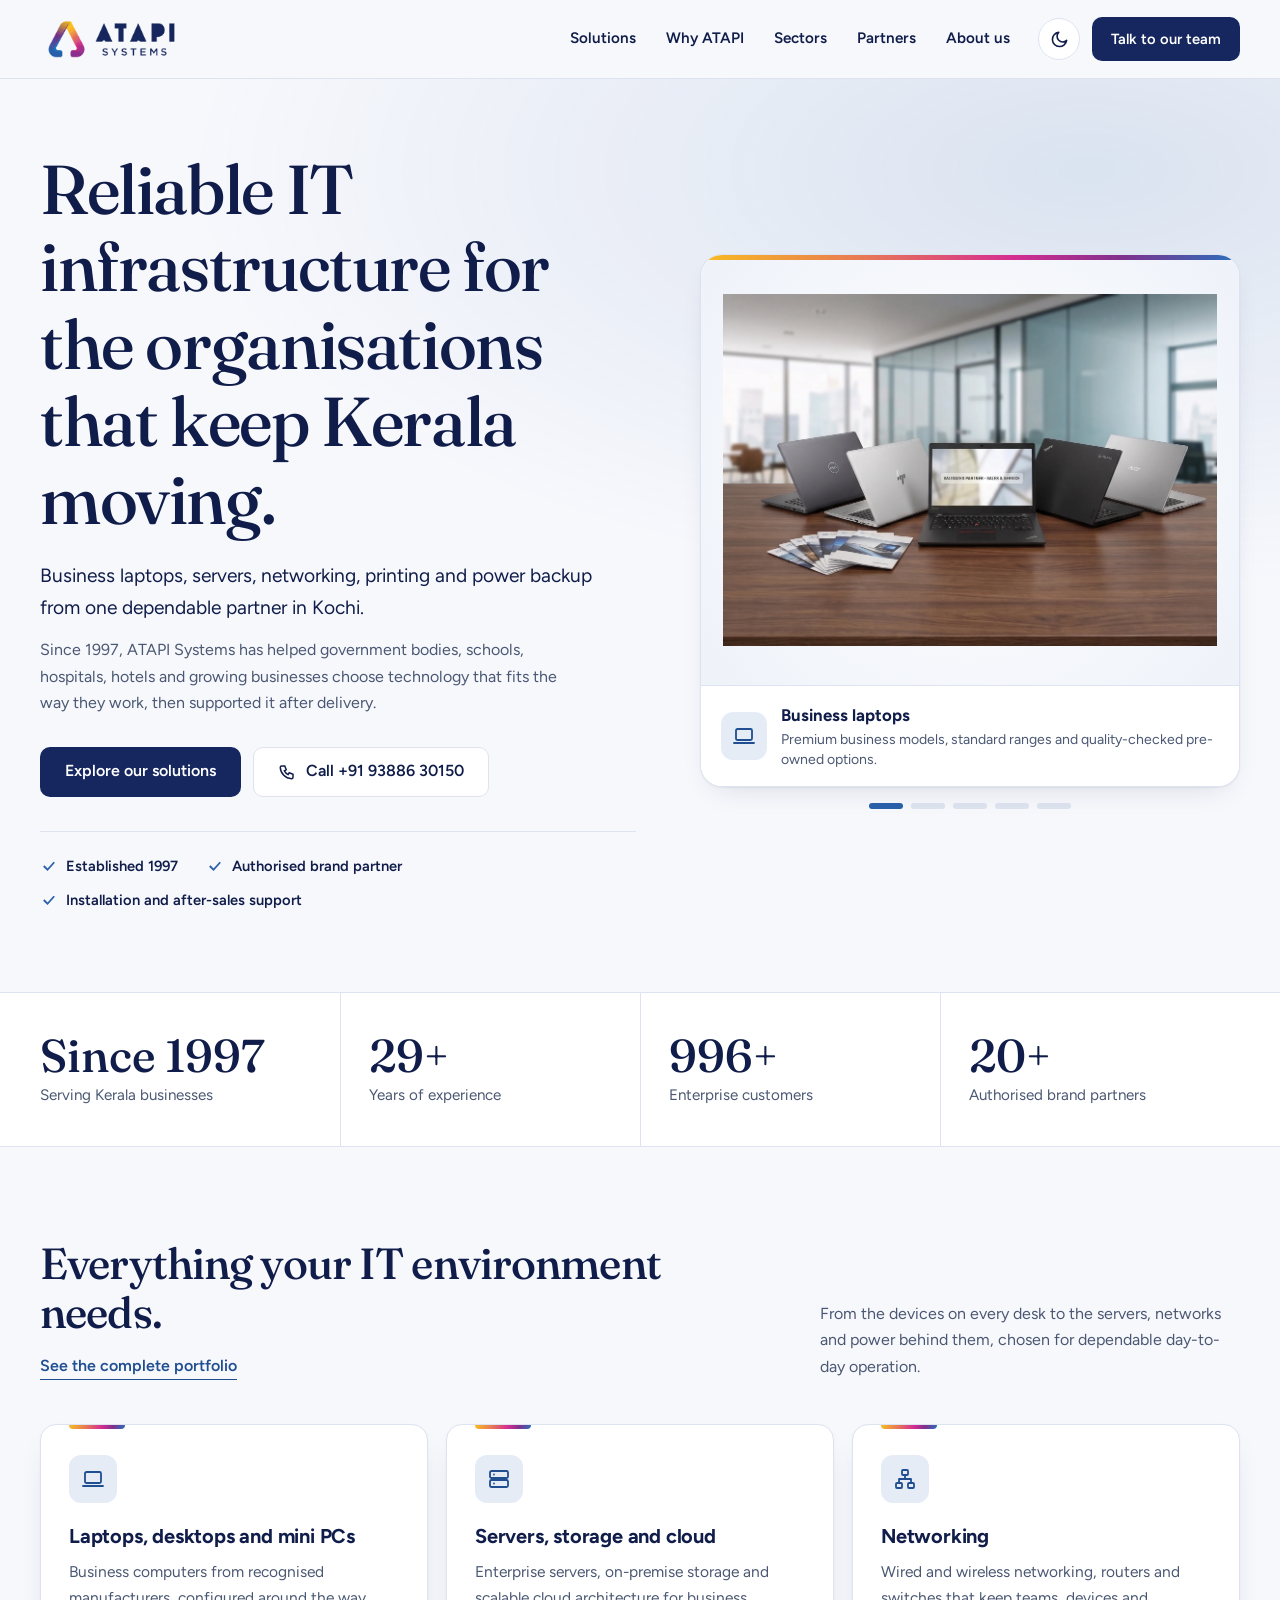
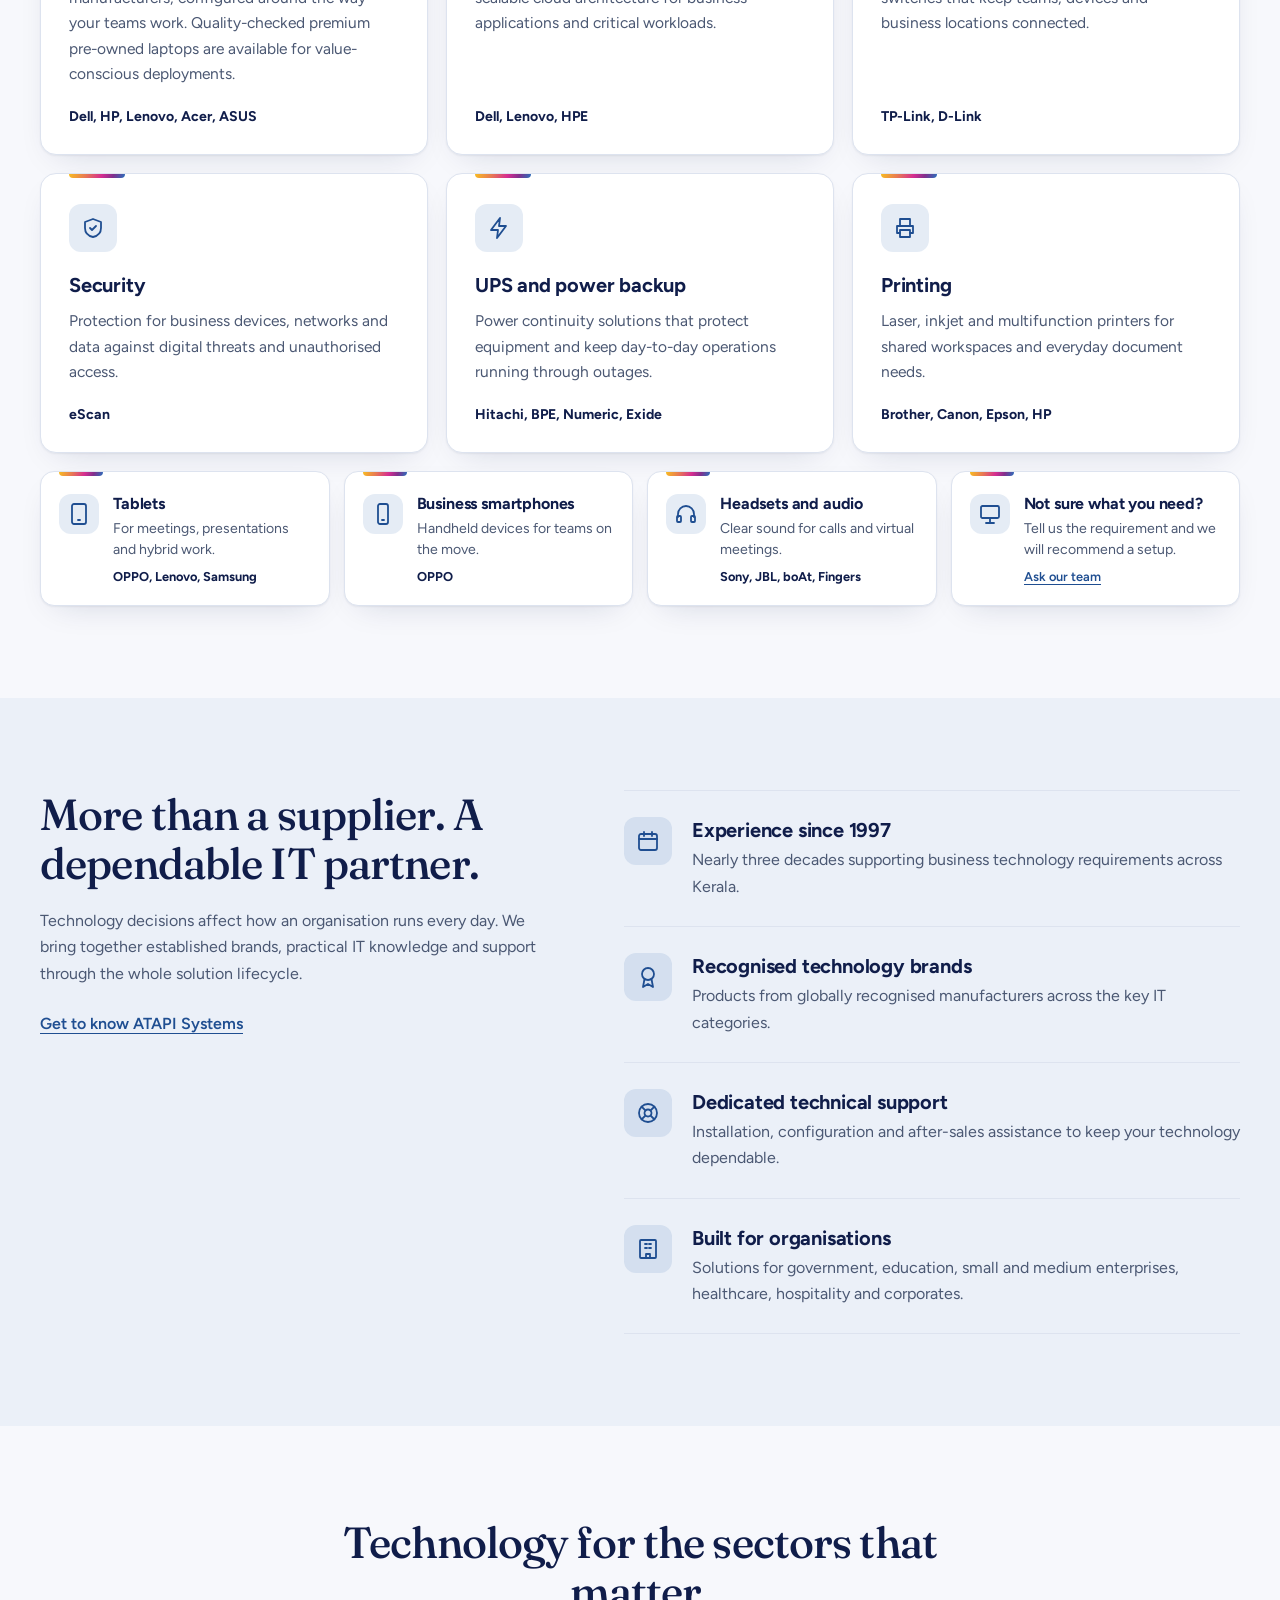
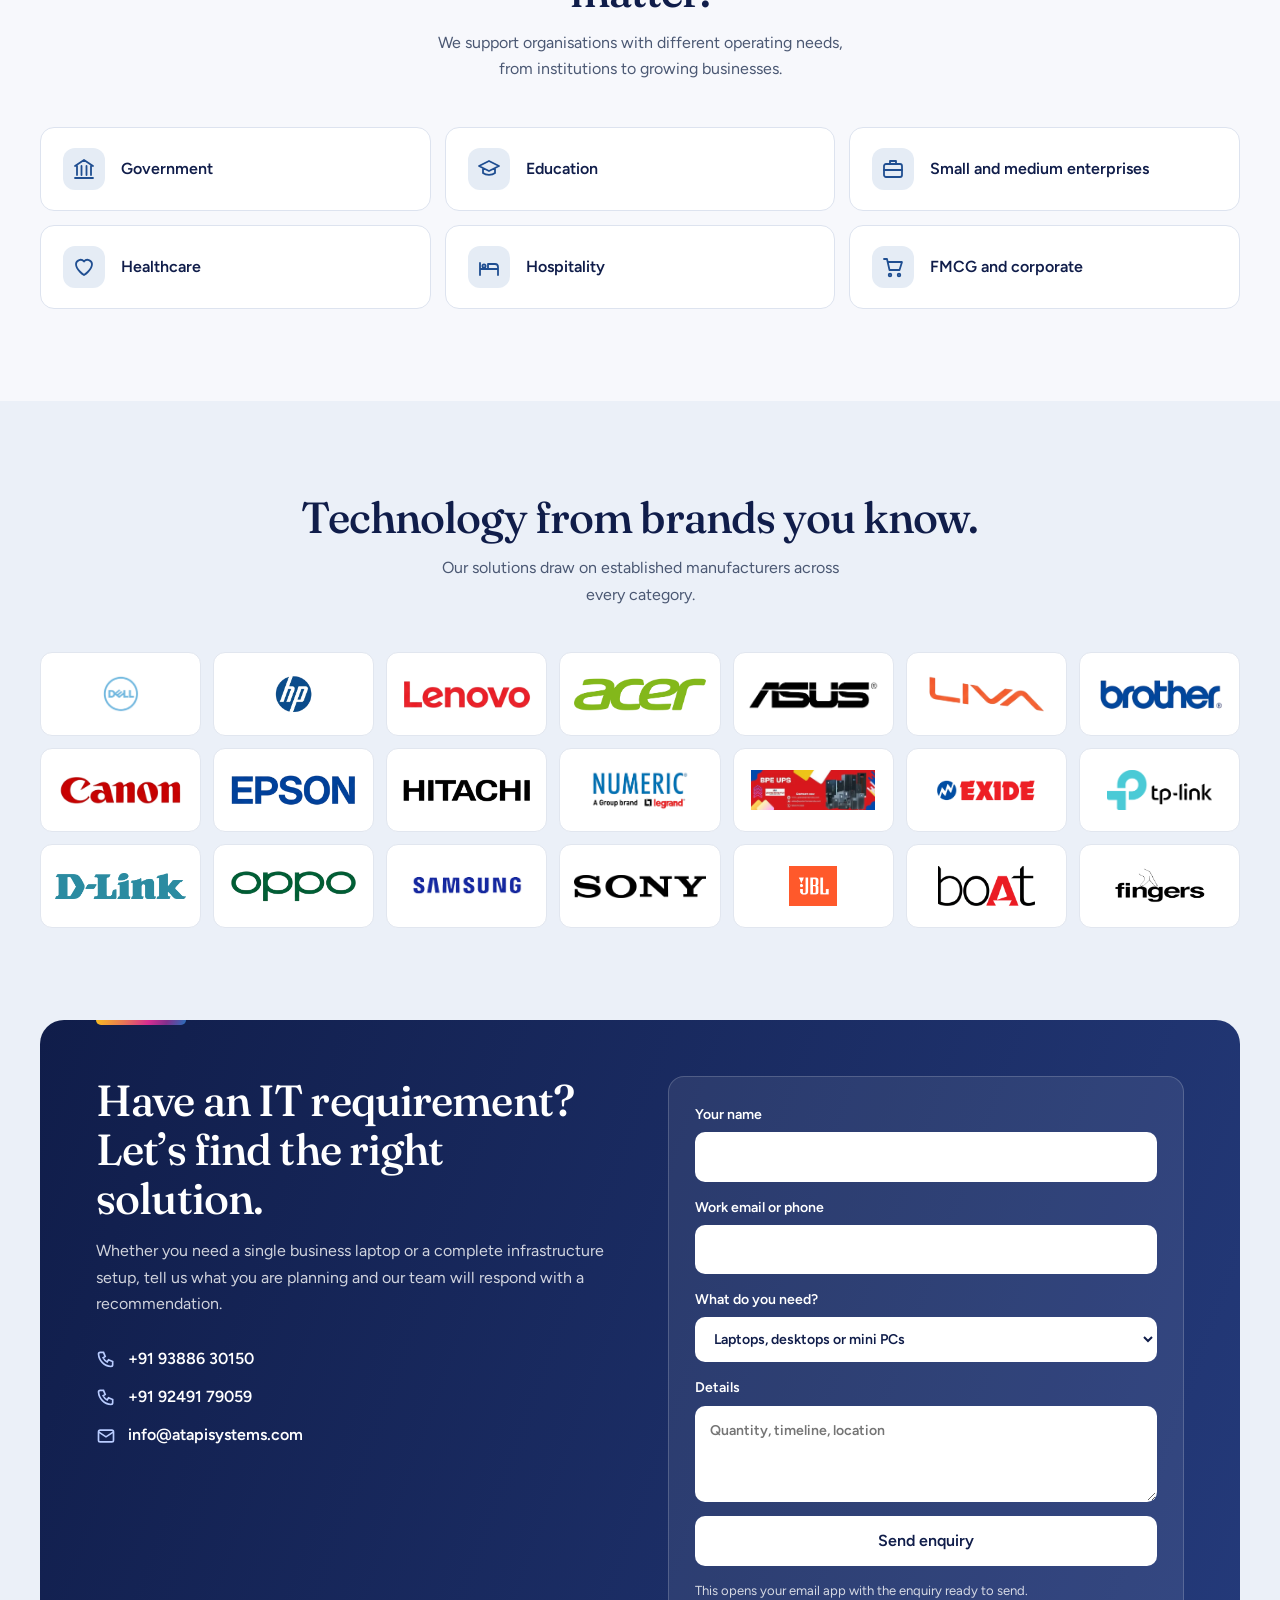
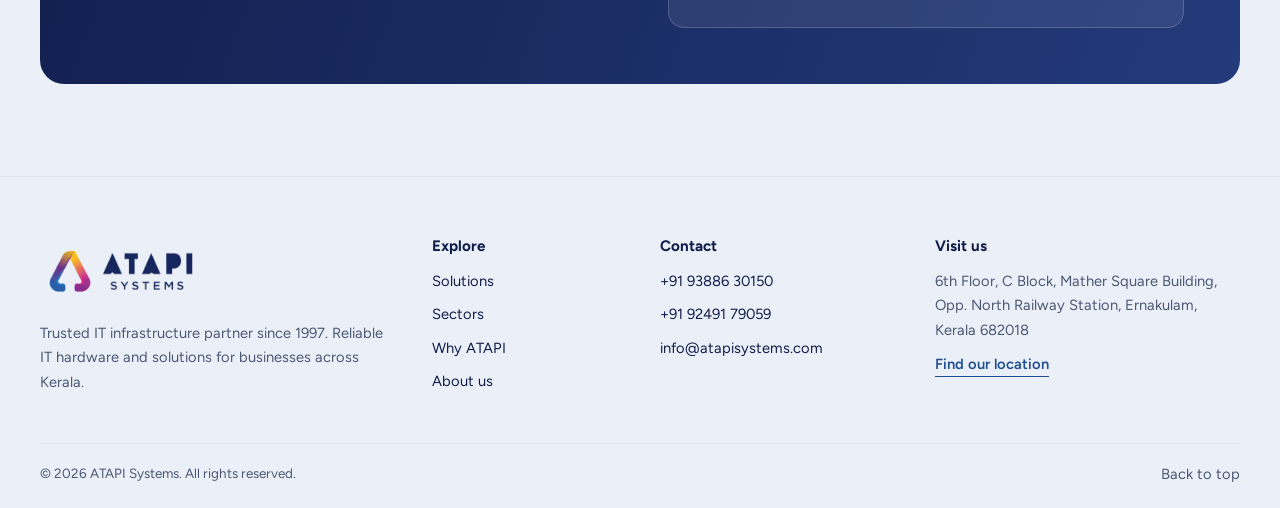
==== index.html @ 5ff2a343 "Add files via upload" ====
<!doctype html>
<html lang="en">
    <head>
        <meta charset="UTF-8" />
        <meta name="viewport" content="width=device-width, initial-scale=1" />
        <title>ATAPI Systems | Business IT Infrastructure in Kochi, Kerala</title>
        <meta
            name="description"
            content="ATAPI Systems supplies business laptops, desktops, servers, networking, printers, UPS and security to organisations across Kerala. Trusted since 1997."
        />
        <meta name="robots" content="index, follow" />
        <link rel="canonical" href="https://www.atapisystems.com/" />
        <meta property="og:title" content="ATAPI Systems | Business IT Infrastructure in Kochi" />
        <meta
            property="og:description"
            content="Reliable IT hardware and solutions for organisations across Kerala. Serving since 1997."
        />
        <meta property="og:image" content="https://www.atapisystems.com/atapilogo2.webp" />
        <meta property="og:type" content="website" />
        <meta property="og:url" content="https://www.atapisystems.com/" />
        <meta name="twitter:card" content="summary_large_image" />
        <link rel="icon" href="logo1.png" type="image/png" />
        <link rel="preconnect" href="https://fonts.googleapis.com" />
        <link rel="preconnect" href="https://fonts.gstatic.com" crossorigin />
        <link
            href="https://fonts.googleapis.com/css2?family=Fraunces:opsz,wght@9..144,500;9..144,600&family=Figtree:wght@400;500;600;700&display=swap"
            rel="stylesheet"
        />
        <script>
            try {
                if (sessionStorage.getItem("theme") === "dark") document.documentElement.dataset.theme = "dark";
            } catch (e) {}
        </script>
        <script type="application/ld+json">
            {
                "@context": "https://schema.org",
                "@type": "LocalBusiness",
                "name": "ATAPI Systems",
                "url": "https://www.atapisystems.com/",
                "logo": "https://www.atapisystems.com/atapilogo2.webp",
                "foundingDate": "1997",
                "telephone": "+91-93886-30150",
                "email": "info@atapisystems.com",
                "address": {
                    "@type": "PostalAddress",
                    "streetAddress": "6th Floor, C Block, Mather Square Building, Opp. North Railway Station",
                    "addressLocality": "Ernakulam",
                    "postalCode": "682018",
                    "addressRegion": "Kerala",
                    "addressCountry": "IN"
                }
            }
        </script>
        <link rel="stylesheet" href="atapiindex.css" />
    </head>
    <body>
        <a class="skip" href="#main">Skip to content</a>
        <svg width="0" height="0" style="position: absolute" aria-hidden="true">
            <defs>
                <symbol id="i-laptop" viewBox="0 0 24 24">
                    <rect x="4" y="5" width="16" height="11" rx="1.5" />
                    <path d="M2 19h20" />
                </symbol>
                <symbol id="i-server" viewBox="0 0 24 24">
                    <rect x="3" y="4" width="18" height="7" rx="1.5" />
                    <rect x="3" y="13" width="18" height="7" rx="1.5" />
                    <path d="M7 7.5h.01M7 16.5h.01" />
                </symbol>
                <symbol id="i-net" viewBox="0 0 24 24">
                    <rect x="9" y="3" width="6" height="5" rx="1" />
                    <rect x="3" y="16" width="6" height="5" rx="1" />
                    <rect x="15" y="16" width="6" height="5" rx="1" />
                    <path d="M12 8v4M6 16v-4h12v4" />
                </symbol>
                <symbol id="i-shield" viewBox="0 0 24 24">
                    <path d="M12 3l8 3v6c0 5-3.5 8-8 9-4.5-1-8-4-8-9V6z" />
                    <path d="M9 12l2 2 4-4" />
                </symbol>
                <symbol id="i-bolt" viewBox="0 0 24 24"><path d="M13 2L4 14h7l-1 8 9-12h-7z" /></symbol>
                <symbol id="i-print" viewBox="0 0 24 24">
                    <path d="M7 9V3h10v6M7 17H4v-7h16v7h-3" />
                    <rect x="7" y="14" width="10" height="7" />
                </symbol>
                <symbol id="i-tab" viewBox="0 0 24 24">
                    <rect x="5" y="2" width="14" height="20" rx="2" />
                    <path d="M11 18h2" />
                </symbol>
                <symbol id="i-phone" viewBox="0 0 24 24">
                    <rect x="7" y="2" width="10" height="20" rx="2" />
                    <path d="M11 18h2" />
                </symbol>
                <symbol id="i-head" viewBox="0 0 24 24">
                    <path d="M4 15v-3a8 8 0 0116 0v3" />
                    <rect x="3" y="14" width="4" height="6" rx="1" />
                    <rect x="17" y="14" width="4" height="6" rx="1" />
                </symbol>
                <symbol id="i-cal" viewBox="0 0 24 24">
                    <rect x="3" y="5" width="18" height="16" rx="2" />
                    <path d="M3 10h18M8 3v4M16 3v4" />
                </symbol>
                <symbol id="i-award" viewBox="0 0 24 24">
                    <circle cx="12" cy="9" r="6" />
                    <path d="M8.5 14L7 22l5-3 5 3-1.5-8" />
                </symbol>
                <symbol id="i-support" viewBox="0 0 24 24">
                    <circle cx="12" cy="12" r="9" />
                    <circle cx="12" cy="12" r="3.5" />
                    <path d="M5.6 5.6l3.9 3.9M14.5 14.5l3.9 3.9M18.4 5.6l-3.9 3.9M9.5 14.5l-3.9 3.9" />
                </symbol>
                <symbol id="i-build" viewBox="0 0 24 24">
                    <rect x="4" y="3" width="16" height="18" rx="1" />
                    <path d="M9 7h2M13 7h2M9 11h2M13 11h2M10 21v-4h4v4" />
                </symbol>
                <symbol id="i-gov" viewBox="0 0 24 24">
                    <path d="M3 9l9-6 9 6M5 9v9M9.5 9v9M14.5 9v9M19 9v9M3 21h18" />
                </symbol>
                <symbol id="i-edu" viewBox="0 0 24 24">
                    <path d="M2 9l10-5 10 5-10 5zM6 11.5V16c3 2.5 9 2.5 12 0v-4.5" />
                </symbol>
                <symbol id="i-brief" viewBox="0 0 24 24">
                    <rect x="3" y="7" width="18" height="13" rx="2" />
                    <path d="M9 7V4h6v3M3 13h18" />
                </symbol>
                <symbol id="i-heart" viewBox="0 0 24 24">
                    <path d="M12 20s-8-5-8-11a4.5 4.5 0 018-2.5A4.5 4.5 0 0120 9c0 6-8 11-8 11z" />
                </symbol>
                <symbol id="i-hotel" viewBox="0 0 24 24">
                    <path d="M3 20V8M3 14h18v6M21 14v-2a3 3 0 00-3-3h-7v5" />
                    <circle cx="7" cy="11" r="1.6" />
                </symbol>
                <symbol id="i-cart" viewBox="0 0 24 24">
                    <path d="M3 4h3l2.5 11h10L21 7H7" />
                    <circle cx="9" cy="20" r="1.3" />
                    <circle cx="18" cy="20" r="1.3" />
                </symbol>
                <symbol id="i-pc" viewBox="0 0 24 24">
                    <rect x="3" y="4" width="18" height="12" rx="1.5" />
                    <path d="M8 21h8M12 16v5" />
                </symbol>
                <symbol id="i-mail" viewBox="0 0 24 24">
                    <rect x="3" y="5" width="18" height="14" rx="2" />
                    <path d="M3 7l9 6 9-6" />
                </symbol>
                <symbol id="i-call" viewBox="0 0 24 24">
                    <path
                        d="M5 4h4l2 5-2.5 1.5a11 11 0 005 5L15 13l5 2v4a2 2 0 01-2 2A16 16 0 013 6a2 2 0 012-2z"
                    />
                </symbol>
                <symbol id="i-pin" viewBox="0 0 24 24">
                    <path d="M12 21s7-6 7-12a7 7 0 10-14 0c0 6 7 12 7 12z" />
                    <circle cx="12" cy="9" r="2.5" />
                </symbol>
                <symbol id="i-check" viewBox="0 0 24 24"><path d="M5 12l5 5 9-10" /></symbol>
            </defs>
        </svg>

        <header>
            <div class="wrap bar">
                <a class="logo" href="#top" aria-label="ATAPI Systems home"
                    ><img
                        src="atapilogo2.webp"
                        data-l="atapilogo2.webp"
                        data-d="atapilogo3.webp"
                        alt="ATAPI Systems"
                        width="222"
                        height="60"
                /></a>
                <nav id="nav" aria-label="Main">
                    <a href="#solutions">Solutions</a><a href="#why">Why ATAPI</a
                    ><a href="#sectors">Sectors</a><a href="#partners">Partners</a
                    ><a href="about.html">About us</a>
                </nav>
                <div class="acts">
                    <button class="ic" id="theme" type="button" aria-label="Switch to dark mode">
                        <svg viewBox="0 0 24 24">
                            <path id="theme-p" d="M21 13A9 9 0 1111 3a7 7 0 0010 10z" />
                        </svg>
                    </button>
                    <a class="btn btn-p" href="#contact">Talk to our team</a>
                    <button
                        class="ic menu"
                        id="menu"
                        type="button"
                        aria-label="Open navigation"
                        aria-expanded="false"
                        aria-controls="nav"
                    >
                        <svg viewBox="0 0 24 24"><path d="M4 7h16M4 12h16M4 17h16" /></svg>
                    </button>
                </div>
            </div>
        </header>

        <main id="main">
            <section class="hero" id="top">
                <div class="wrap hero-grid">
                    <div>
                        <h1>Reliable IT infrastructure for the organisations that keep Kerala moving.</h1>
                        <p class="lead">
                            Business laptops, servers, networking, printing and power backup from one
                            dependable partner in Kochi.
                        </p>
                        <p class="sub">
                            Since 1997, ATAPI Systems has helped government bodies, schools, hospitals, hotels
                            and growing businesses choose technology that fits the way they work, then
                            supported it after delivery.
                        </p>
                        <div class="cta">
                            <a class="btn btn-p" href="#solutions">Explore our solutions</a>
                            <a class="btn btn-s" href="tel:+919388630150"
                                ><svg
                                    width="18"
                                    height="18"
                                    viewBox="0 0 24 24"
                                    fill="none"
                                    stroke="currentColor"
                                    stroke-width="2"
                                >
                                    <use href="#i-call" /></svg
                                >Call +91 93886 30150</a
                            >
                        </div>
                        <div class="trust">
                            <span
                                ><svg viewBox="0 0 24 24"><use href="#i-check" /></svg>Established 1997</span
                            >
                            <span
                                ><svg viewBox="0 0 24 24"><use href="#i-check" /></svg>Authorised brand
                                partner</span
                            >
                            <span
                                ><svg viewBox="0 0 24 24"><use href="#i-check" /></svg>Installation and
                                after-sales support</span
                            >
                        </div>
                    </div>
                    <div class="show" id="show">
                        <div class="stage" aria-live="polite">
                            <div class="stage-img">
                                <img
                                    id="s-img"
                                    src="laptops.webp"
                                    alt="Business laptops"
                                    width="640"
                                    height="512"
                                    fetchpriority="high"
                                />
                            </div>
                            <div class="cap">
                                <span class="ico" style="margin: 0; flex: 0 0 46px"
                                    ><svg viewBox="0 0 24 24"><use id="s-ic" href="#i-laptop" /></svg
                                ></span>
                                <span
                                    ><b id="s-t">Business laptops</b
                                    ><small id="s-d"
                                        >Premium business models, standard ranges and quality-checked
                                        pre-owned options.</small
                                    ></span
                                >
                            </div>
                        </div>
                        <div class="dots" id="dots"></div>
                    </div>
                </div>
            </section>

            <section class="proof" aria-label="ATAPI Systems at a glance">
                <div class="wrap stats">
                    <div class="stat"><b>Since 1997</b><span>Serving Kerala businesses</span></div>
                    <div class="stat"><b data-n="29">29+</b><span>Years of experience</span></div>
                    <div class="stat">
                        <b data-n="1000" data-c="1">1,000+</b><span>Enterprise customers</span>
                    </div>
                    <div class="stat"><b data-n="20">20+</b><span>Authorised brand partners</span></div>
                </div>
            </section>

            <section id="solutions">
                <div class="wrap">
                    <div class="head">
                        <div>
                            <h2>Everything your IT environment needs.</h2>
                            <a
                                class="link"
                                href="products-services.html"
                                style="display: inline-block; margin-top: 16px"
                                >See the complete portfolio</a
                            >
                        </div>
                        <p>
                            From the devices on every desk to the servers, networks and power behind them,
                            chosen for dependable day-to-day operation.
                        </p>
                    </div>
                    <div class="grid">
                        <article class="card">
                            <div class="ico">
                                <svg viewBox="0 0 24 24"><use href="#i-laptop" /></svg>
                            </div>
                            <h3>Laptops, desktops and mini PCs</h3>
                            <p>
                                Business computers from recognised manufacturers, configured around the way
                                your teams work. Quality-checked premium pre-owned laptops are available for
                                value-conscious deployments.
                            </p>
                            <div class="brands">Dell, HP, Lenovo, Acer, ASUS</div>
                        </article>
                        <article class="card">
                            <div class="ico">
                                <svg viewBox="0 0 24 24"><use href="#i-server" /></svg>
                            </div>
                            <h3>Servers, storage and cloud</h3>
                            <p>
                                Enterprise servers, on-premise storage and scalable cloud architecture for
                                business applications and critical workloads.
                            </p>
                            <div class="brands">Dell, Lenovo, HPE</div>
                        </article>
                        <article class="card">
                            <div class="ico">
                                <svg viewBox="0 0 24 24"><use href="#i-net" /></svg>
                            </div>
                            <h3>Networking</h3>
                            <p>
                                Wired and wireless networking, routers and switches that keep teams, devices
                                and business locations connected.
                            </p>
                            <div class="brands">TP-Link, D-Link</div>
                        </article>
                        <article class="card">
                            <div class="ico">
                                <svg viewBox="0 0 24 24"><use href="#i-shield" /></svg>
                            </div>
                            <h3>Security</h3>
                            <p>
                                Protection for business devices, networks and data against digital threats and
                                unauthorised access.
                            </p>
                            <div class="brands">eScan</div>
                        </article>
                        <article class="card">
                            <div class="ico">
                                <svg viewBox="0 0 24 24"><use href="#i-bolt" /></svg>
                            </div>
                            <h3>UPS and power backup</h3>
                            <p>
                                Power continuity solutions that protect equipment and keep day-to-day
                                operations running through outages.
                            </p>
                            <div class="brands">Hitachi, BPE, Numeric, Exide</div>
                        </article>
                        <article class="card">
                            <div class="ico">
                                <svg viewBox="0 0 24 24"><use href="#i-print" /></svg>
                            </div>
                            <h3>Printing</h3>
                            <p>
                                Laser, inkjet and multifunction printers for shared workspaces and everyday
                                document needs.
                            </p>
                            <div class="brands">Brother, Canon, Epson, HP</div>
                        </article>
                    </div>
                    <div class="more">
                        <div class="mini">
                            <div class="ico">
                                <svg viewBox="0 0 24 24"><use href="#i-tab" /></svg>
                            </div>
                            <div>
                                <h3>Tablets</h3>
                                <p>For meetings, presentations and hybrid work.</p>
                                <small>OPPO, Lenovo, Samsung</small>
                            </div>
                        </div>
                        <div class="mini">
                            <div class="ico">
                                <svg viewBox="0 0 24 24"><use href="#i-phone" /></svg>
                            </div>
                            <div>
                                <h3>Business smartphones</h3>
                                <p>Handheld devices for teams on the move.</p>
                                <small>OPPO</small>
                            </div>
                        </div>
                        <div class="mini">
                            <div class="ico">
                                <svg viewBox="0 0 24 24"><use href="#i-head" /></svg>
                            </div>
                            <div>
                                <h3>Headsets and audio</h3>
                                <p>Clear sound for calls and virtual meetings.</p>
                                <small>Sony, JBL, boAt, Fingers</small>
                            </div>
                        </div>
                        <div class="mini">
                            <div class="ico">
                                <svg viewBox="0 0 24 24"><use href="#i-pc" /></svg>
                            </div>
                            <div>
                                <h3>Not sure what you need?</h3>
                                <p>Tell us the requirement and we will recommend a setup.</p>
                                <small><a class="link" href="#contact">Ask our team</a></small>
                            </div>
                        </div>
                    </div>
                </div>
            </section>

            <section class="why" id="why">
                <div class="wrap why-grid">
                    <div>
                        <h2>More than a supplier. A dependable IT partner.</h2>
                        <p class="t">
                            Technology decisions affect how an organisation runs every day. We bring together
                            established brands, practical IT knowledge and support through the whole solution
                            lifecycle.
                        </p>
                        <a class="link" href="about.html">Get to know ATAPI Systems</a>
                    </div>
                    <div class="list">
                        <div class="row">
                            <div class="ico">
                                <svg viewBox="0 0 24 24"><use href="#i-cal" /></svg>
                            </div>
                            <div>
                                <h3>Experience since 1997</h3>
                                <p>
                                    Nearly three decades supporting business technology requirements across
                                    Kerala.
                                </p>
                            </div>
                        </div>
                        <div class="row">
                            <div class="ico">
                                <svg viewBox="0 0 24 24"><use href="#i-award" /></svg>
                            </div>
                            <div>
                                <h3>Recognised technology brands</h3>
                                <p>
                                    Products from globally recognised manufacturers across the key IT
                                    categories.
                                </p>
                            </div>
                        </div>
                        <div class="row">
                            <div class="ico">
                                <svg viewBox="0 0 24 24"><use href="#i-support" /></svg>
                            </div>
                            <div>
                                <h3>Dedicated technical support</h3>
                                <p>
                                    Installation, configuration and after-sales assistance to keep your
                                    technology dependable.
                                </p>
                            </div>
                        </div>
                        <div class="row">
                            <div class="ico">
                                <svg viewBox="0 0 24 24"><use href="#i-build" /></svg>
                            </div>
                            <div>
                                <h3>Built for organisations</h3>
                                <p>
                                    Solutions for government, education, small and medium enterprises,
                                    healthcare, hospitality and corporates.
                                </p>
                            </div>
                        </div>
                    </div>
                </div>
            </section>

            <section id="sectors">
                <div class="wrap">
                    <div class="head c">
                        <h2>Technology for the sectors that matter.</h2>
                        <p>
                            We support organisations with different operating needs, from institutions to
                            growing businesses.
                        </p>
                    </div>
                    <div class="sectors">
                        <div class="sec">
                            <div class="ico">
                                <svg viewBox="0 0 24 24"><use href="#i-gov" /></svg>
                            </div>
                            Government
                        </div>
                        <div class="sec">
                            <div class="ico">
                                <svg viewBox="0 0 24 24"><use href="#i-edu" /></svg>
                            </div>
                            Education
                        </div>
                        <div class="sec">
                            <div class="ico">
                                <svg viewBox="0 0 24 24"><use href="#i-brief" /></svg>
                            </div>
                            Small and medium enterprises
                        </div>
                        <div class="sec">
                            <div class="ico">
                                <svg viewBox="0 0 24 24"><use href="#i-heart" /></svg>
                            </div>
                            Healthcare
                        </div>
                        <div class="sec">
                            <div class="ico">
                                <svg viewBox="0 0 24 24"><use href="#i-hotel" /></svg>
                            </div>
                            Hospitality
                        </div>
                        <div class="sec">
                            <div class="ico">
                                <svg viewBox="0 0 24 24"><use href="#i-cart" /></svg>
                            </div>
                            FMCG and corporate
                        </div>
                    </div>
                </div>
            </section>

            <section class="partners" id="partners">
                <div class="wrap">
                    <div class="head c">
                        <h2>Technology from brands you know.</h2>
                        <p>Our solutions draw on established manufacturers across every category.</p>
                    </div>
                    <div class="logos">
                        <div><img loading="lazy" src="dell1.webp" alt="Dell" /></div>
                        <div><img loading="lazy" src="hp1.webp" alt="HP" /></div>
                        <div><img loading="lazy" src="lenovo1.webp" alt="Lenovo" /></div>
                        <div><img loading="lazy" src="ace1.webp" alt="Acer" /></div>
                        <div><img loading="lazy" src="asus1.webp" alt="ASUS" /></div>
                        <div><img loading="lazy" src="liva1.webp" alt="LIVA" /></div>
                        <div><img loading="lazy" src="brother1.webp" alt="Brother" /></div>
                        <div><img loading="lazy" src="canon1.webp" alt="Canon" /></div>
                        <div><img loading="lazy" src="epson1.webp" alt="Epson" /></div>
                        <div><img loading="lazy" src="hitachi1.webp" alt="Hitachi" /></div>
                        <div><img loading="lazy" src="numeric1.webp" alt="Numeric" /></div>
                        <div><img loading="lazy" src="bpeups.webp" alt="BPE UPS" /></div>
                        <div><img loading="lazy" src="exide.webp" alt="Exide" /></div>
                        <div><img loading="lazy" src="tplink.webp" alt="TP-Link" /></div>
                        <div><img loading="lazy" src="dlink.webp" alt="D-Link" /></div>
                        <div><img loading="lazy" src="oppo1.webp" alt="OPPO" /></div>
                        <div><img loading="lazy" src="samsung.webp" alt="Samsung" /></div>
                        <div><img loading="lazy" src="sony.webp" alt="Sony" /></div>
                        <div><img loading="lazy" src="jbl.webp" alt="JBL" /></div>
                        <div><img loading="lazy" src="boat.webp" alt="boAt" /></div>
                        <div><img loading="lazy" src="fingers.webp" alt="Fingers" /></div>
                    </div>
                </div>
            </section>

            <section class="contact" id="contact" style="padding-top: 0">
                <div class="wrap panel">
                    <div>
                        <h2>Have an IT requirement? Let’s find the right solution.</h2>
                        <p>
                            Whether you need a single business laptop or a complete infrastructure setup, tell
                            us what you are planning and our team will respond with a recommendation.
                        </p>
                        <div class="ways">
                            <a href="tel:+919388630150"
                                ><svg viewBox="0 0 24 24"><use href="#i-call" /></svg>+91 93886 30150</a
                            >
                            <a href="tel:+919249179059"
                                ><svg viewBox="0 0 24 24"><use href="#i-call" /></svg>+91 92491 79059</a
                            >
                            <a href="mailto:info@atapisystems.com"
                                ><svg viewBox="0 0 24 24"><use href="#i-mail" /></svg>info@atapisystems.com</a
                            >
                        </div>
                    </div>
                    <form id="form" aria-label="Enquiry form">
                        <label>Your name<input name="name" required autocomplete="name" /></label>
                        <label
                            >Work email or phone<input name="contact" required autocomplete="email"
                        /></label>
                        <label
                            >What do you need?<select name="need">
                                <option>Laptops, desktops or mini PCs</option>
                                <option>Servers, storage or cloud</option>
                                <option>Networking or security</option>
                                <option>UPS or power backup</option>
                                <option>Printing</option>
                                <option>Something else</option>
                            </select></label
                        >
                        <label
                            >Details<textarea
                                name="msg"
                                placeholder="Quantity, timeline, location"
                            ></textarea>
                        </label>
                        <button class="btn" type="submit">Send enquiry</button>
                        <p class="note" id="note" role="status">
                            This opens your email app with the enquiry ready to send.
                        </p>
                    </form>
                </div>
            </section>
        </main>

        <footer>
            <div class="wrap fg">
                <div>
                    <a class="logo" href="#top" aria-label="ATAPI Systems home"
                        ><img
                            src="atapilogo2.webp"
                            data-l="atapilogo2.webp"
                            data-d="atapilogo3.webp"
                            alt="ATAPI Systems"
                            width="252"
                            height="68"
                            style="margin-bottom: 16px"
                    /></a>
                    <p>
                        Trusted IT infrastructure partner since 1997. Reliable IT hardware and solutions for
                        businesses across Kerala.
                    </p>
                </div>
                <div>
                    <h2>Explore</h2>
                    <a href="#solutions">Solutions</a><a href="#sectors">Sectors</a
                    ><a href="#why">Why ATAPI</a><a href="about.html">About us</a>
                </div>
                <div>
                    <h2>Contact</h2>
                    <a href="tel:+919388630150">+91 93886 30150</a
                    ><a href="tel:+919249179059">+91 92491 79059</a
                    ><a href="mailto:info@atapisystems.com">info@atapisystems.com</a>
                </div>
                <div>
                    <h2>Visit us</h2>
                    <p>
                        6th Floor, C Block, Mather Square Building, Opp. North Railway Station, Ernakulam,
                        Kerala 682018
                    </p>
                    <a
                        class="link"
                        style="display: inline-block; width: fit-content"
                        target="_blank"
                        rel="noopener noreferrer"
                        href="https://www.google.com/maps/search/?api=1&query=Mather+Square+Building+Ernakulam"
                        >Find our location</a
                    >
                </div>
            </div>
            <div class="wrap fb">
                <span>© <span id="yr">2026</span> ATAPI Systems. All rights reserved.</span
                ><a href="#top" style="margin: 0">Back to top</a>
            </div>
        </footer>

        <script src="site.js" defer></script>
        <script src="atapiindex.js" defer></script>
    </body>
</html>
---- atapiindex.css ----
:root {
    --bg: #f7f8fc;
    --soft: #ebf0f8;
    --card: #fff;
    --ink: #101d4a;
    --mute: #4b5873;
    --line: #dde3ef;
    --brand: #16275f;
    --blue: #2961ab;
    --blue-ink: #1f4e91;
    --on-brand: #fff;
    --grad: linear-gradient(110deg, #f8bc21, #e87954 30%, #d52d91 58%, #81308d 78%, #2871bd);
    --sh: 0 1px 2px rgba(16, 29, 74, 0.06), 0 12px 32px -16px rgba(16, 29, 74, 0.18);
}
[data-theme="dark"] {
    --bg: #0b1020;
    --soft: #111a31;
    --card: #141e38;
    --ink: #f3f5fc;
    --mute: #a9b3ce;
    --line: #27355a;
    --brand: #5d7ce0;
    --blue: #8daaff;
    --blue-ink: #a9bfff;
    --on-brand: #0b1020;
    --sh: 0 12px 32px -16px #000;
}
* {
    box-sizing: border-box;
    margin: 0;
    padding: 0;
}
html {
    scroll-behavior: smooth;
    scroll-padding-top: 84px;
}
body {
    font:
        400 1rem/1.65 Figtree,
        system-ui,
        sans-serif;
    background: var(--bg);
    color: var(--ink);
    -webkit-font-smoothing: antialiased;
}
img {
    max-width: 100%;
    display: block;
}
a {
    color: inherit;
    text-decoration: none;
}
h1,
h2,
h3 {
    font-family: Fraunces, Georgia, serif;
    font-weight: 500;
    line-height: 1.12;
    letter-spacing: -0.02em;
}
h1 {
    font-size: clamp(2.5rem, 5.4vw, 4.4rem);
}
h2 {
    font-size: clamp(1.9rem, 3.4vw, 2.8rem);
}
h3 {
    font-size: 1.25rem;
    font-family: Figtree, sans-serif;
    font-weight: 700;
    letter-spacing: -0.01em;
    line-height: 1.3;
}
p {
    color: var(--mute);
}
.wrap {
    width: min(1200px, 100% - 40px);
    margin-inline: auto;
}
section {
    padding: 92px 0;
}
:focus-visible {
    outline: 3px solid var(--blue);
    outline-offset: 3px;
    border-radius: 6px;
}
.skip {
    position: fixed;
    left: 12px;
    top: -60px;
    background: var(--brand);
    color: var(--on-brand);
    padding: 10px 14px;
    border-radius: 8px;
    z-index: 99;
}
.skip:focus {
    top: 12px;
}
.btn {
    display: inline-flex;
    align-items: center;
    justify-content: center;
    gap: 10px;
    min-height: 50px;
    padding: 0 24px;
    border-radius: 10px;
    font-weight: 600;
    border: 1.5px solid transparent;
    cursor: pointer;
    font-size: 1rem;
    font-family: inherit;
    transition:
        transform 0.2s,
        background 0.2s,
        border-color 0.2s;
}
.btn:hover {
    transform: translateY(-2px);
}
.btn-p {
    background: var(--brand);
    color: var(--on-brand);
}
.btn-p:hover {
    background: var(--blue-ink);
}
.btn-s {
    background: var(--card);
    border-color: var(--line);
    color: var(--ink);
}
.btn-s:hover {
    border-color: var(--blue);
}
.link {
    color: var(--blue-ink);
    font-weight: 600;
    border-bottom: 1.5px solid currentColor;
}
/* header */
header {
    position: sticky;
    top: 0;
    z-index: 50;
    background: color-mix(in srgb, var(--bg) 90%, transparent);
    backdrop-filter: blur(16px);
    border-bottom: 1px solid var(--line);
}
.bar {
    display: flex;
    align-items: center;
    gap: 28px;
    min-height: 78px;
}
.logo img {
    height: 60px;
    width: auto;
}
footer .logo img {
    height: 68px;
}
#nav {
    display: flex;
    gap: 30px;
    margin-left: auto;
}
#nav a {
    font-weight: 600;
    font-size: 0.95rem;
    color: var(--ink);
}
#nav a:hover {
    color: var(--blue-ink);
}
.acts {
    display: flex;
    gap: 12px;
    align-items: center;
}
.ic {
    width: 42px;
    height: 42px;
    border-radius: 50%;
    border: 1px solid var(--line);
    background: var(--card);
    color: var(--ink);
    cursor: pointer;
    display: grid;
    place-items: center;
}
.ic svg {
    width: 19px;
    height: 19px;
    fill: none;
    stroke: currentColor;
    stroke-width: 2;
    stroke-linecap: round;
    stroke-linejoin: round;
}
.menu {
    display: none;
}
.acts .btn {
    min-height: 44px;
    padding: 0 18px;
    font-size: 0.92rem;
}
/* hero */
.hero {
    padding: 72px 0 80px;
    background:
        radial-gradient(
            900px 420px at 85% 10%,
            color-mix(in srgb, var(--blue) 14%, transparent),
            transparent
        ),
        var(--bg);
}
.hero-grid {
    display: grid;
    grid-template-columns: 1.05fr 0.95fr;
    gap: 64px;
    align-items: center;
}
.hero h1 {
    margin-bottom: 22px;
}
.lead {
    font-size: 1.2rem;
    color: var(--ink);
    max-width: 36em;
    margin-bottom: 14px;
}
.hero p.sub {
    max-width: 34em;
}
.cta {
    display: flex;
    flex-wrap: wrap;
    gap: 12px;
    margin: 30px 0 34px;
}
.trust {
    display: flex;
    flex-wrap: wrap;
    gap: 10px 28px;
    padding-top: 22px;
    border-top: 1px solid var(--line);
    font-size: 0.92rem;
    font-weight: 600;
}
.trust span {
    display: flex;
    gap: 8px;
    align-items: center;
}
.trust svg {
    width: 18px;
    height: 18px;
    stroke: var(--blue);
    fill: none;
    stroke-width: 2.4;
}
.show {
    position: relative;
}
.stage {
    border-radius: 22px;
    background: #fff;
    border: 1px solid var(--line);
    box-shadow: var(--sh);
    overflow: hidden;
    position: relative;
}
.stage::before {
    content: "";
    position: absolute;
    inset: 0 0 auto;
    height: 5px;
    background: var(--grad);
    z-index: 2;
}
.stage-img {
    aspect-ratio: 4/3.2;
    display: grid;
    place-items: center;
    padding: 22px;
    background: radial-gradient(circle, #fff, #eef2f9);
}
.stage-img img {
    width: 100%;
    height: 100%;
    object-fit: contain;
    transition: opacity 0.4s;
}
.stage-img img.fade {
    opacity: 0;
}
.cap {
    display: flex;
    gap: 14px;
    align-items: center;
    padding: 16px 20px;
    background: var(--card);
    border-top: 1px solid var(--line);
    min-height: 84px;
}
.cap b {
    display: block;
    color: var(--ink);
    font-size: 1.05rem;
}
.cap small {
    color: var(--mute);
    font-size: 0.88rem;
    line-height: 1.45;
    display: block;
}
.dots {
    display: flex;
    gap: 8px;
    margin-top: 16px;
    justify-content: center;
}
.dots button {
    width: 34px;
    height: 6px;
    border-radius: 3px;
    border: 0;
    background: var(--line);
    cursor: pointer;
    padding: 0;
}
.dots button[aria-current="true"] {
    background: var(--blue);
}
/* proof */
.proof {
    padding: 0;
    background: var(--card);
    border-block: 1px solid var(--line);
}
.stats {
    display: grid;
    grid-template-columns: repeat(4, 1fr);
}
.stat {
    padding: 38px 28px;
    border-left: 1px solid var(--line);
}
.stat:first-child {
    border: 0;
    padding-left: 0;
}
.stat b {
    display: block;
    font:
        500 clamp(2rem, 3.6vw, 3rem)/1.1 Fraunces,
        serif;
    color: var(--ink);
}
.stat span {
    color: var(--mute);
    font-size: 0.95rem;
}
/* solutions */
.head {
    display: flex;
    justify-content: space-between;
    align-items: end;
    gap: 40px;
    margin-bottom: 44px;
}
.head p {
    max-width: 420px;
}
.head.c {
    display: block;
    text-align: center;
    max-width: 680px;
    margin-inline: auto;
}
.head.c p {
    margin: 14px auto 0;
}
.grid {
    display: grid;
    grid-template-columns: repeat(3, 1fr);
    gap: 18px;
}
.card {
    position: relative;
    background: var(--card);
    border: 1px solid var(--line);
    border-radius: 16px;
    padding: 30px 28px 26px;
    box-shadow: var(--sh);
    display: flex;
    flex-direction: column;
    transition:
        transform 0.25s,
        border-color 0.25s;
}
.card::before {
    content: "";
    position: absolute;
    left: 28px;
    top: 0;
    width: 56px;
    height: 4px;
    border-radius: 0 0 4px 4px;
    background: var(--grad);
}
.card:hover {
    transform: translateY(-4px);
    border-color: var(--blue);
}
.ico {
    width: 48px;
    height: 48px;
    border-radius: 12px;
    background: color-mix(in srgb, var(--blue) 12%, transparent);
    display: grid;
    place-items: center;
    margin-bottom: 20px;
}
.ico svg {
    width: 24px;
    height: 24px;
    stroke: var(--blue-ink);
    fill: none;
    stroke-width: 1.8;
    stroke-linecap: round;
    stroke-linejoin: round;
}
.card h3 {
    margin-bottom: 10px;
}
.card p {
    font-size: 0.97rem;
}
.brands {
    margin-top: auto;
    padding-top: 18px;
    font-weight: 700;
    font-size: 0.88rem;
    color: var(--ink);
}
.more {
    margin-top: 18px;
    display: grid;
    grid-template-columns: repeat(4, 1fr);
    gap: 14px;
}
.mini {
    position: relative;
    display: flex;
    gap: 14px;
    align-items: flex-start;
    overflow: hidden;
    background: var(--card);
    border: 1px solid var(--line);
    border-radius: 14px;
    padding: 22px 18px 18px;
    box-shadow: var(--sh);
}
.mini::before {
    content: "";
    position: absolute;
    top: 0;
    left: 18px;
    width: 44px;
    height: 4px;
    border-radius: 0 0 4px 4px;
    background: var(--grad);
}
.mini .ico {
    margin: 0;
    flex: 0 0 40px;
    width: 40px;
    height: 40px;
}
.mini h3 {
    font-size: 1rem;
    margin-bottom: 3px;
}
.mini p {
    font-size: 0.88rem;
    line-height: 1.5;
}
.mini small {
    display: block;
    margin-top: 6px;
    font-weight: 700;
    color: var(--ink);
    font-size: 0.8rem;
}
.foot {
    display: flex;
    justify-content: center;
    gap: 14px;
    flex-wrap: wrap;
    margin-top: 36px;
}
/* why */
.why {
    background: var(--soft);
}
.why-grid {
    display: grid;
    grid-template-columns: 0.9fr 1.1fr;
    gap: 80px;
    align-items: start;
}
.why-grid > div:first-child {
    position: sticky;
    top: 120px;
}
.why h2 {
    margin-bottom: 20px;
}
.why p.t {
    margin-bottom: 24px;
}
.list {
    border-top: 1px solid var(--line);
}
.row {
    display: flex;
    gap: 20px;
    padding: 26px 0;
    border-bottom: 1px solid var(--line);
}
.row .ico {
    flex: 0 0 48px;
    margin: 0;
}
.row h3 {
    margin-bottom: 4px;
}
/* sectors + partners */
.sectors {
    display: grid;
    grid-template-columns: repeat(3, 1fr);
    gap: 14px;
}
.sec {
    display: flex;
    gap: 16px;
    align-items: center;
    background: var(--card);
    border: 1px solid var(--line);
    border-radius: 14px;
    padding: 20px 22px;
    font-weight: 600;
}
.sec .ico {
    margin: 0;
    width: 42px;
    height: 42px;
    flex: 0 0 42px;
}
.partners {
    background: var(--soft);
}
.logos {
    display: grid;
    grid-template-columns: repeat(7, 1fr);
    gap: 12px;
}
.logos div {
    background: #fff;
    border: 1px solid #e1e6ef;
    border-radius: 12px;
    height: 84px;
    display: grid;
    place-items: center;
    padding: 14px;
}
.logos img {
    max-height: 40px;
    width: auto;
    object-fit: contain;
}
/* contact */
.contact {
    padding: 0 0 92px;
    background: var(--soft);
}
.panel {
    display: grid;
    grid-template-columns: 1fr 1fr;
    gap: 56px;
    background: linear-gradient(110deg, #101d4a, #243a7a);
    color: #fff;
    border-radius: 24px;
    padding: 56px;
    position: relative;
    overflow: hidden;
}
.panel::before {
    content: "";
    position: absolute;
    left: 56px;
    top: 0;
    width: 90px;
    height: 5px;
    background: var(--grad);
    border-radius: 0 0 5px 5px;
}
.panel h2 {
    color: #fff;
    margin-bottom: 16px;
}
.panel p {
    color: rgba(255, 255, 255, 0.8);
}
.ways {
    display: grid;
    gap: 12px;
    margin-top: 28px;
}
.ways a {
    display: flex;
    gap: 12px;
    align-items: center;
    font-weight: 600;
    color: #fff;
}
.ways svg {
    width: 20px;
    height: 20px;
    stroke: #b9ccff;
    fill: none;
    stroke-width: 2;
    flex: 0 0 20px;
}
form {
    display: grid;
    gap: 14px;
    background: rgba(255, 255, 255, 0.08);
    border: 1px solid rgba(255, 255, 255, 0.18);
    border-radius: 16px;
    padding: 26px;
}
label {
    font-size: 0.88rem;
    font-weight: 600;
    display: grid;
    gap: 6px;
    color: #fff;
}
input,
select,
textarea {
    font: inherit;
    padding: 12px 14px;
    border-radius: 10px;
    border: 1px solid transparent;
    background: #fff;
    color: #101d4a;
    width: 100%;
}
textarea {
    min-height: 96px;
    resize: vertical;
}
form .btn {
    background: #fff;
    color: #101d4a;
}
.note {
    font-size: 0.82rem;
    color: rgba(255, 255, 255, 0.75);
}
/* footer */
footer {
    background: var(--soft);
    border-top: 1px solid var(--line);
    padding: 60px 0 22px;
}
.fg {
    display: grid;
    grid-template-columns: 1.5fr 0.8fr 1fr 1.3fr;
    gap: 40px;
    padding-bottom: 40px;
}
footer h2 {
    font:
        700 0.95rem Figtree,
        sans-serif;
    color: var(--ink);
    margin-bottom: 14px;
    letter-spacing: 0;
}
footer a,
footer p {
    display: block;
    font-size: 0.92rem;
    margin-bottom: 9px;
}
footer a:hover {
    color: var(--blue-ink);
}
.fb {
    display: flex;
    justify-content: space-between;
    gap: 16px;
    border-top: 1px solid var(--line);
    padding-top: 18px;
    font-size: 0.84rem;
    color: var(--mute);
}
@media (max-width: 1000px) {
    .hero-grid,
    .why-grid,
    .panel {
        grid-template-columns: 1fr;
        gap: 40px;
    }
    .why-grid > div:first-child {
        position: static;
    }
    .grid,
    .sectors {
        grid-template-columns: 1fr 1fr;
    }
    .more {
        grid-template-columns: 1fr 1fr;
    }
    .logos {
        grid-template-columns: repeat(4, 1fr);
    }
    .fg {
        grid-template-columns: 1fr 1fr;
    }
    .head {
        display: block;
    }
    .head p {
        margin-top: 12px;
    }
}
@media (max-width: 1080px) {
    .menu {
        display: grid;
    }
    #nav {
        display: none;
        position: absolute;
        top: 100%;
        left: 20px;
        right: 20px;
        flex-direction: column;
        gap: 0;
        background: var(--card);
        border: 1px solid var(--line);
        border-radius: 14px;
        padding: 8px;
        box-shadow: var(--sh);
    }
    #nav.open {
        display: flex;
    }
    #nav a {
        padding: 14px;
    }
    .acts .btn {
        display: none;
    }
    .acts {
        margin-left: auto;
    }
}
@media (max-width: 640px) {
    section {
        padding: 64px 0;
    }
    .grid,
    .sectors,
    .more {
        grid-template-columns: 1fr;
    }
    .stats {
        grid-template-columns: 1fr 1fr;
    }
    .stat:nth-child(3) {
        border-left: 0;
        padding-left: 0;
    }
    .stat {
        padding: 26px 16px;
    }
    .logos {
        grid-template-columns: repeat(3, 1fr);
    }
    .panel {
        padding: 36px 24px;
    }
    .panel::before {
        left: 24px;
    }
    .cta .btn {
        width: 100%;
    }
    .fg {
        grid-template-columns: 1fr;
    }
    .fb {
        flex-direction: column;
    }
}
@media (prefers-reduced-motion: reduce) {
    * {
        transition: none !important;
        scroll-behavior: auto !important;
    }
}

@media (max-width: 520px) {
    .logo img {
        height: 50px;
    }

    footer .logo img {
        height: 58px;
    }
}

/* ==========================================================================
   Responsive refinements
   Foldable cover screens, tablets, small laptops, large monitors, landscape
   phones, touch devices and text safety.
   ========================================================================== */

html {
    -webkit-text-size-adjust: 100%;
    text-size-adjust: 100%;
}

:root {
    color-scheme: light;
}

[data-theme="dark"] {
    color-scheme: dark;
}

/* Long words, emails and addresses never force sideways scrolling */
h1,
h2,
h3,
p,
a {
    overflow-wrap: break-word;
}

.ways a,
footer a {
    overflow-wrap: anywhere;
}

/* Tablets in portrait, and unfolded foldables (about 600 to 1000px) */
@media (min-width: 641px) and (max-width: 1000px) {
    .hero-grid {
        gap: 40px;
    }

    .stage {
        max-width: 640px;
        margin-inline: auto;
    }
}

/* Small laptops (about 1001 to 1180px) */
@media (min-width: 1001px) and (max-width: 1180px) {
    .hero-grid {
        gap: 44px;
    }

    .why-grid {
        gap: 56px;
    }

    .panel {
        gap: 40px;
        padding: 48px;
    }
}

/* Compact phones and foldable cover screens (about 300 to 360px) */
@media (max-width: 360px) {
    .wrap {
        width: calc(100% - 28px);
    }

    .bar {
        gap: 10px;
        min-height: 66px;
    }

    .logo img {
        height: 42px;
    }

    footer .logo img {
        height: 50px;
    }

    .acts {
        gap: 8px;
    }

    .ic {
        width: 40px;
        height: 40px;
    }

    h1 {
        font-size: 2rem;
    }

    h2 {
        font-size: 1.6rem;
    }

    .lead {
        font-size: 1.05rem;
    }

    .btn {
        padding: 0 16px;
    }

    .stat {
        padding: 22px 10px;
    }

    .card,
    .mini {
        padding-inline: 18px;
    }

    .logos {
        grid-template-columns: repeat(2, 1fr);
    }

    .panel {
        padding: 28px 18px;
    }

    .panel::before {
        left: 18px;
    }
}

/* Narrowest cover screens (below about 300px) */
@media (max-width: 300px) {
    .logo img {
        height: 36px;
    }

    .acts {
        gap: 6px;
    }

    .stats {
        grid-template-columns: 1fr;
    }

    .stat,
    .stat:nth-child(3) {
        padding: 16px 0;
        border-left: 0;
        border-top: 1px solid var(--line);
    }

    .stat:first-child {
        border-top: 0;
    }
}

/* Landscape phones: a tall sticky header would take half the screen */
@media (max-height: 520px) and (orientation: landscape) {
    header {
        position: relative;
    }

    html {
        scroll-padding-top: 0;
    }

    .hero {
        padding: 40px 0 48px;
    }

    section {
        padding: 56px 0;
    }
}

/* Touch screens: comfortable tap targets, no hover that sticks after a tap */
@media (pointer: coarse) {
    .ic {
        width: 44px;
        height: 44px;
    }

    footer a {
        padding: 6px 0;
    }

    .dots button {
        width: 40px;
        height: 10px;
    }
}

@media (hover: none) {
    .card:hover,
    .btn:hover {
        transform: none;
    }
}

/* Large monitors: scale type and widen the page instead of leaving a narrow column */
@media (min-width: 1600px) {
    html {
        font-size: 112.5%;
    }

    .wrap {
        width: min(1440px, 100% - 96px);
    }

    .logo img {
        height: 64px;
    }

    footer .logo img {
        height: 72px;
    }
}

@media (min-width: 1920px) {
    html {
        font-size: 125%;
    }

    .wrap {
        width: min(1600px, 100% - 120px);
    }

    .bar {
        min-height: 92px;
    }

    .logo img {
        height: 72px;
    }

    footer .logo img {
        height: 80px;
    }

    section {
        padding: 116px 0;
    }
}

@media (min-width: 2560px) {
    html {
        font-size: 162.5%;
    }

    .wrap {
        width: min(2000px, 100% - 160px);
    }

    .bar {
        min-height: 110px;
    }

    .logo img {
        height: 90px;
    }

    footer .logo img {
        height: 100px;
    }
}

@media (min-width: 3840px) {
    html {
        font-size: 250%;
    }

    .wrap {
        width: min(2800px, 100% - 240px);
    }

    .logo img {
        height: 130px;
    }

    footer .logo img {
        height: 150px;
    }

    .bar {
        min-height: 150px;
    }
}
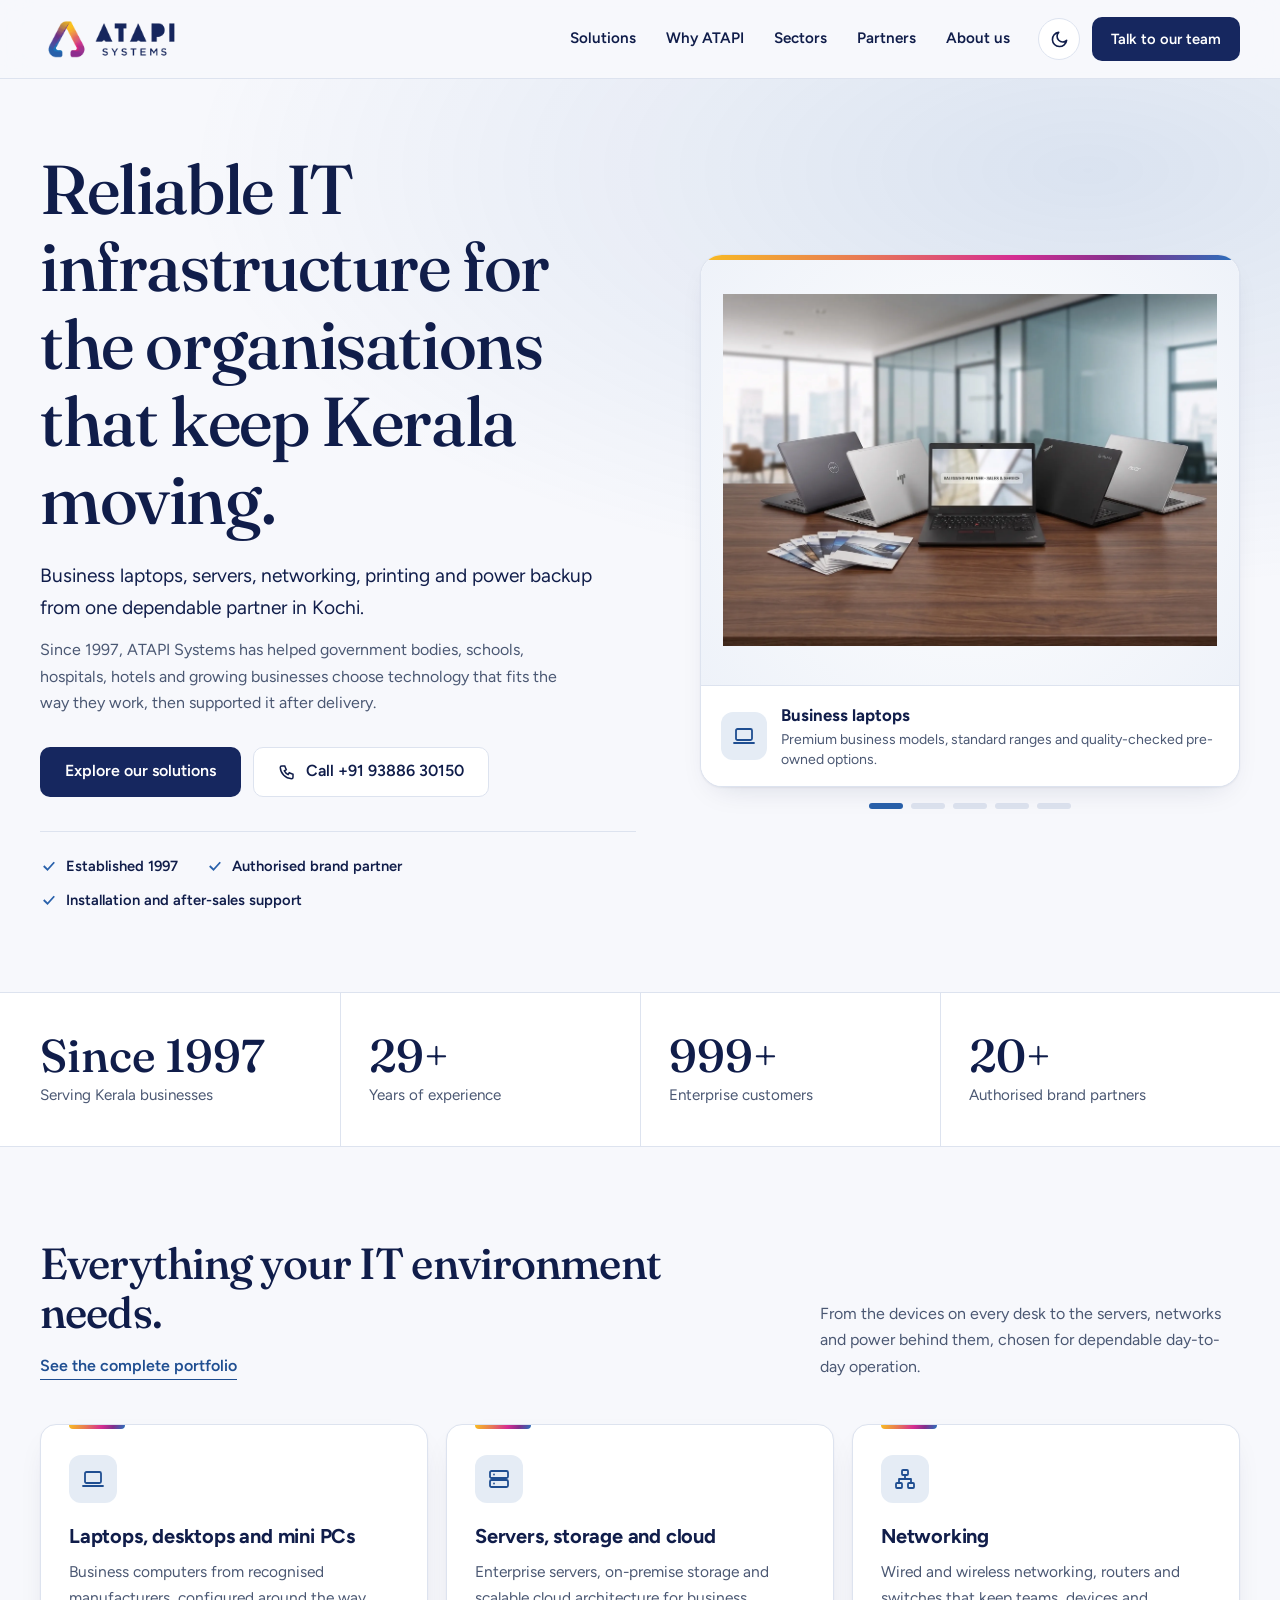
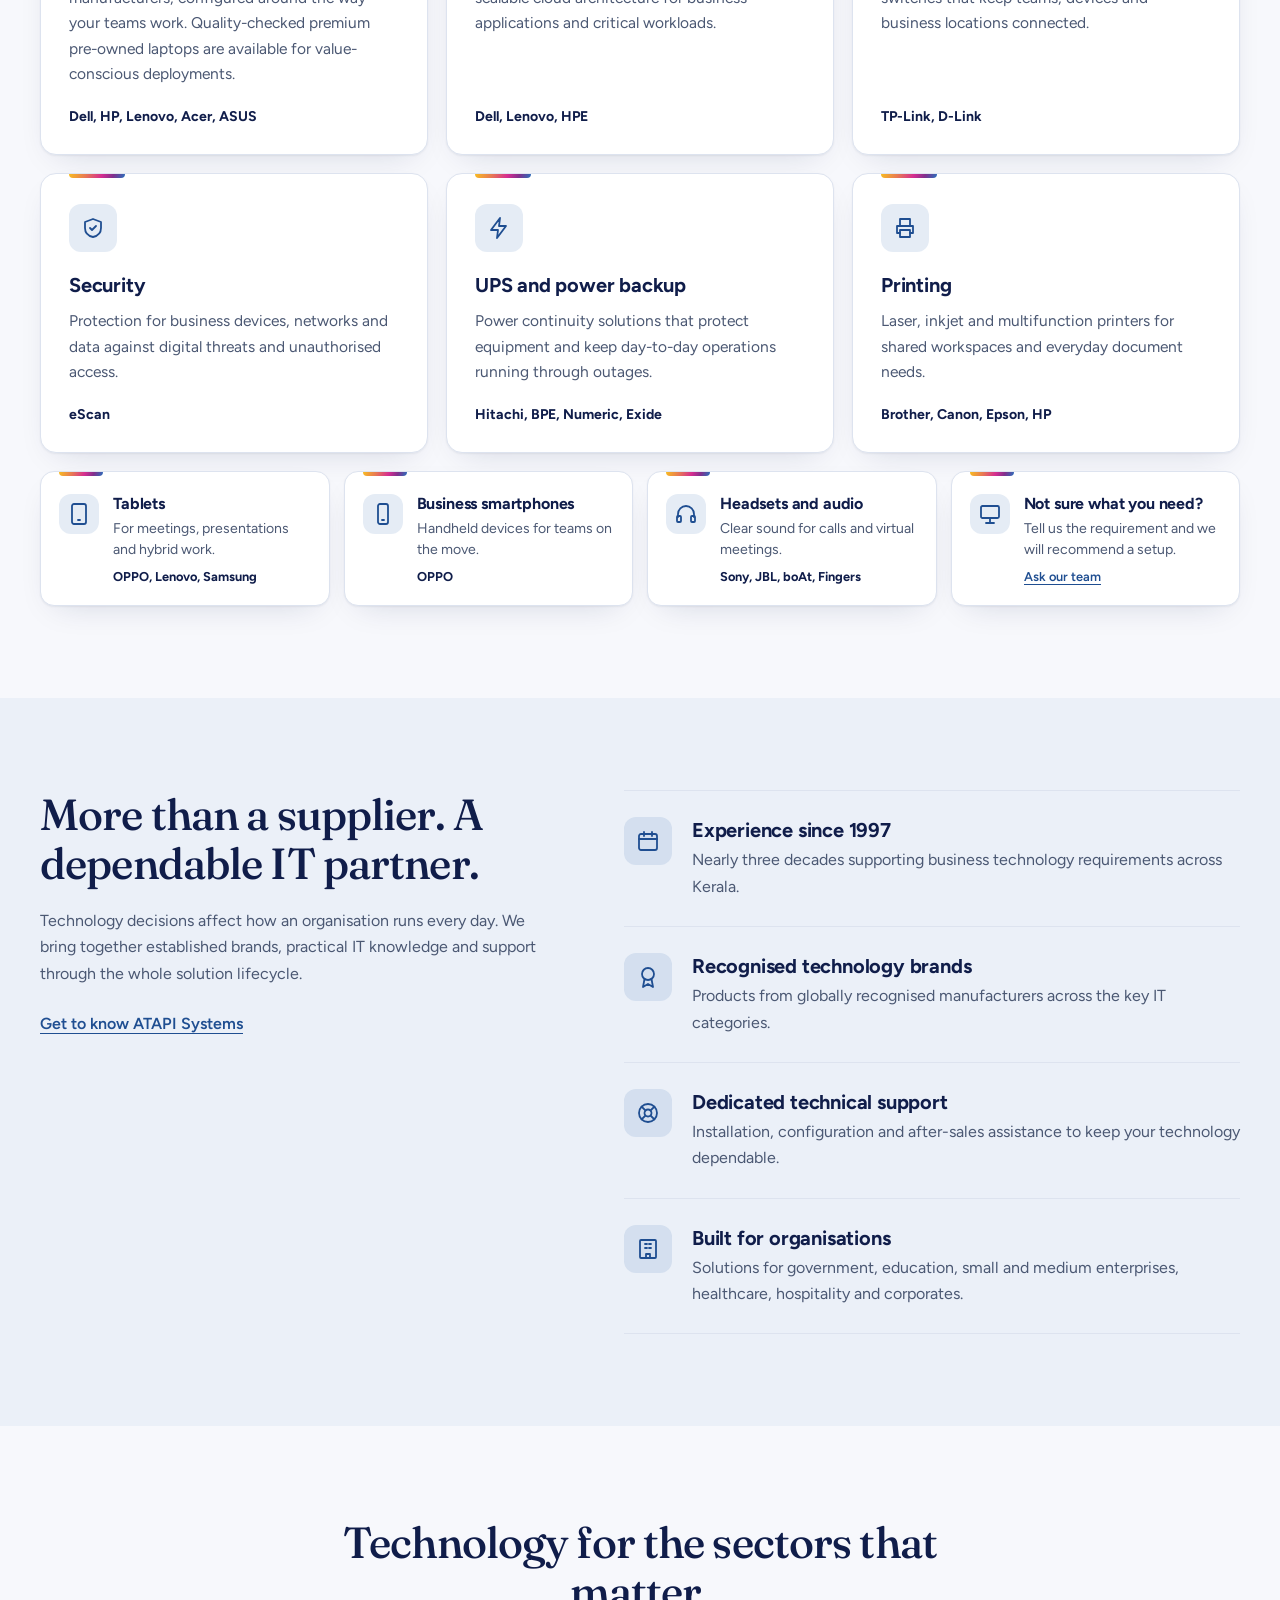
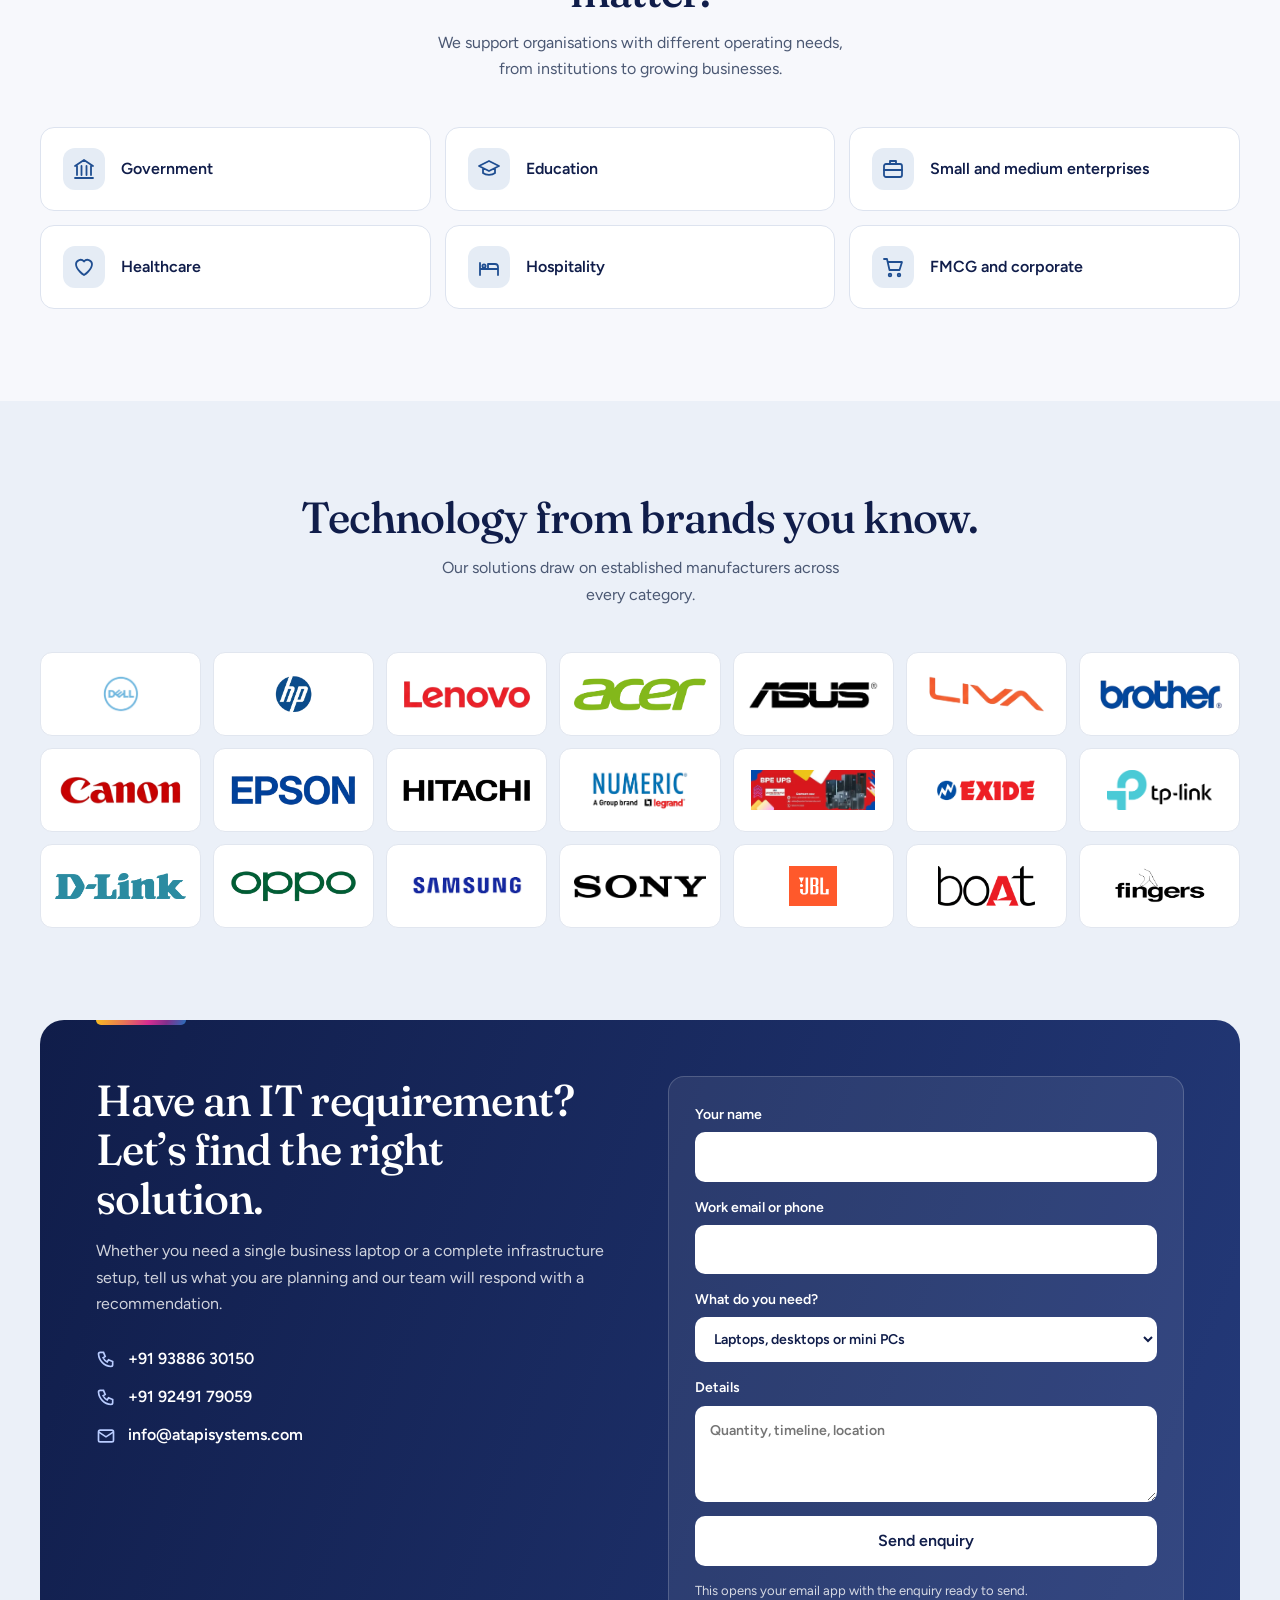
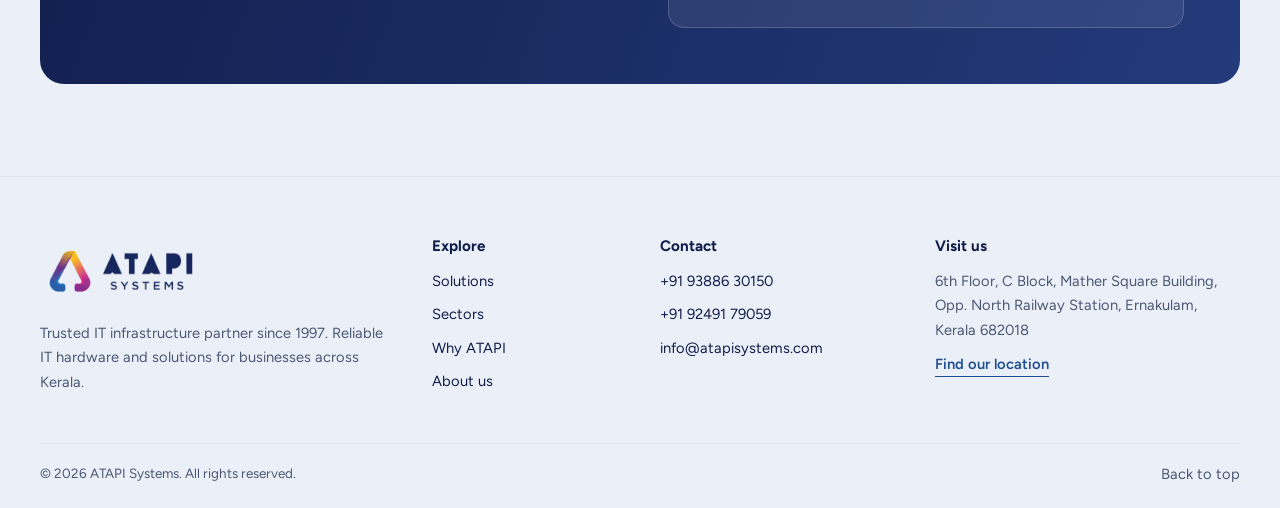
==== commit 473f005a: "Add files via upload" ====
--- a/index.html
+++ b/index.html
@@ -1,58 +1,65 @@
 <!doctype html>
 <html lang="en">
     <head>
-        <meta charset="UTF-8" />
-        <meta name="viewport" content="width=device-width, initial-scale=1" />
-        <title>ATAPI Systems | Business IT Infrastructure in Kochi, Kerala</title>
-        <meta
-            name="description"
-            content="ATAPI Systems supplies business laptops, desktops, servers, networking, printers, UPS and security to organisations across Kerala. Trusted since 1997."
-        />
-        <meta name="robots" content="index, follow" />
-        <link rel="canonical" href="https://www.atapisystems.com/" />
-        <meta property="og:title" content="ATAPI Systems | Business IT Infrastructure in Kochi" />
-        <meta
-            property="og:description"
-            content="Reliable IT hardware and solutions for organisations across Kerala. Serving since 1997."
-        />
-        <meta property="og:image" content="https://www.atapisystems.com/atapilogo2.webp" />
-        <meta property="og:type" content="website" />
-        <meta property="og:url" content="https://www.atapisystems.com/" />
-        <meta name="twitter:card" content="summary_large_image" />
-        <link rel="icon" href="logo1.png" type="image/png" />
-        <link rel="preconnect" href="https://fonts.googleapis.com" />
-        <link rel="preconnect" href="https://fonts.gstatic.com" crossorigin />
-        <link
-            href="https://fonts.googleapis.com/css2?family=Fraunces:opsz,wght@9..144,500;9..144,600&family=Figtree:wght@400;500;600;700&display=swap"
-            rel="stylesheet"
-        />
-        <script>
-            try {
-                if (sessionStorage.getItem("theme") === "dark") document.documentElement.dataset.theme = "dark";
-            } catch (e) {}
-        </script>
-        <script type="application/ld+json">
-            {
-                "@context": "https://schema.org",
-                "@type": "LocalBusiness",
-                "name": "ATAPI Systems",
-                "url": "https://www.atapisystems.com/",
-                "logo": "https://www.atapisystems.com/atapilogo2.webp",
-                "foundingDate": "1997",
-                "telephone": "+91-93886-30150",
-                "email": "info@atapisystems.com",
-                "address": {
-                    "@type": "PostalAddress",
-                    "streetAddress": "6th Floor, C Block, Mather Square Building, Opp. North Railway Station",
-                    "addressLocality": "Ernakulam",
-                    "postalCode": "682018",
-                    "addressRegion": "Kerala",
-                    "addressCountry": "IN"
-                }
+    <meta charset="UTF-8" />
+    <meta name="viewport" content="width=device-width, initial-scale=1" />
+    <title>ATAPI Systems | Business IT Infrastructure in Kochi, Kerala</title>
+    <meta
+        name="description"
+        content="ATAPI Systems supplies business laptops, desktops, servers, networking, printers, UPS and security to organisations across Kerala. Trusted since 1997."
+    />
+    <meta name="robots" content="index, follow" />
+    <link rel="canonical" href="https://atapisystems.com/" />
+
+    <!-- Open Graph & Site Name Metadata -->
+    <meta property="og:site_name" content="ATAPI Systems" />
+    <meta property="og:title" content="ATAPI Systems | Business IT Infrastructure in Kochi" />
+    <meta
+        property="og:description"
+        content="Reliable IT hardware and solutions for organisations across Kerala. Serving since 1997."
+    />
+    <meta property="og:image" content="https://atapisystems.com/atapilogo2.webp" />
+    <meta property="og:type" content="website" />
+    <meta property="og:url" content="https://atapisystems.com/" />
+    <meta name="twitter:card" content="summary_large_image" />
+
+    <!-- Google Search Result Logo (Favicon - 192x192 PNG) -->
+    <link rel="icon" type="image/png" sizes="192x192" href="/favicon.png" />
+    <link rel="apple-touch-icon" sizes="180x180" href="/favicon.png" />
+
+    <link rel="preconnect" href="https://fonts.googleapis.com" />
+    <link rel="preconnect" href="https://fonts.gstatic.com" crossorigin />
+    <link
+        href="https://fonts.googleapis.com/css2?family=Fraunces:opsz,wght@9..144,500;9..144,600&family=Figtree:wght@400;500;600;700&display=swap"
+        rel="stylesheet"
+    />
+    <script>
+        try {
+            if (sessionStorage.getItem("theme") === "dark") document.documentElement.dataset.theme = "dark";
+        } catch (e) {}
+    </script>
+    <script type="application/ld+json">
+        {
+            "@context": "https://schema.org",
+            "@type": "LocalBusiness",
+            "name": "ATAPI Systems",
+            "url": "https://atapisystems.com/",
+            "logo": "https://atapisystems.com/favicon.png",
+            "foundingDate": "1997",
+            "telephone": "+91-93886-30150",
+            "email": "info@atapisystems.com",
+            "address": {
+                "@type": "PostalAddress",
+                "streetAddress": "6th Floor, C Block, Mather Square Building, Opp. North Railway Station",
+                "addressLocality": "Ernakulam",
+                "postalCode": "682018",
+                "addressRegion": "Kerala",
+                "addressCountry": "IN"
             }
-        </script>
-        <link rel="stylesheet" href="atapiindex.css" />
-    </head>
+        }
+    </script>
+    <link rel="stylesheet" href="atapiindex.css" />
+</head>
     <body>
         <a class="skip" href="#main">Skip to content</a>
         <svg width="0" height="0" style="position: absolute" aria-hidden="true">
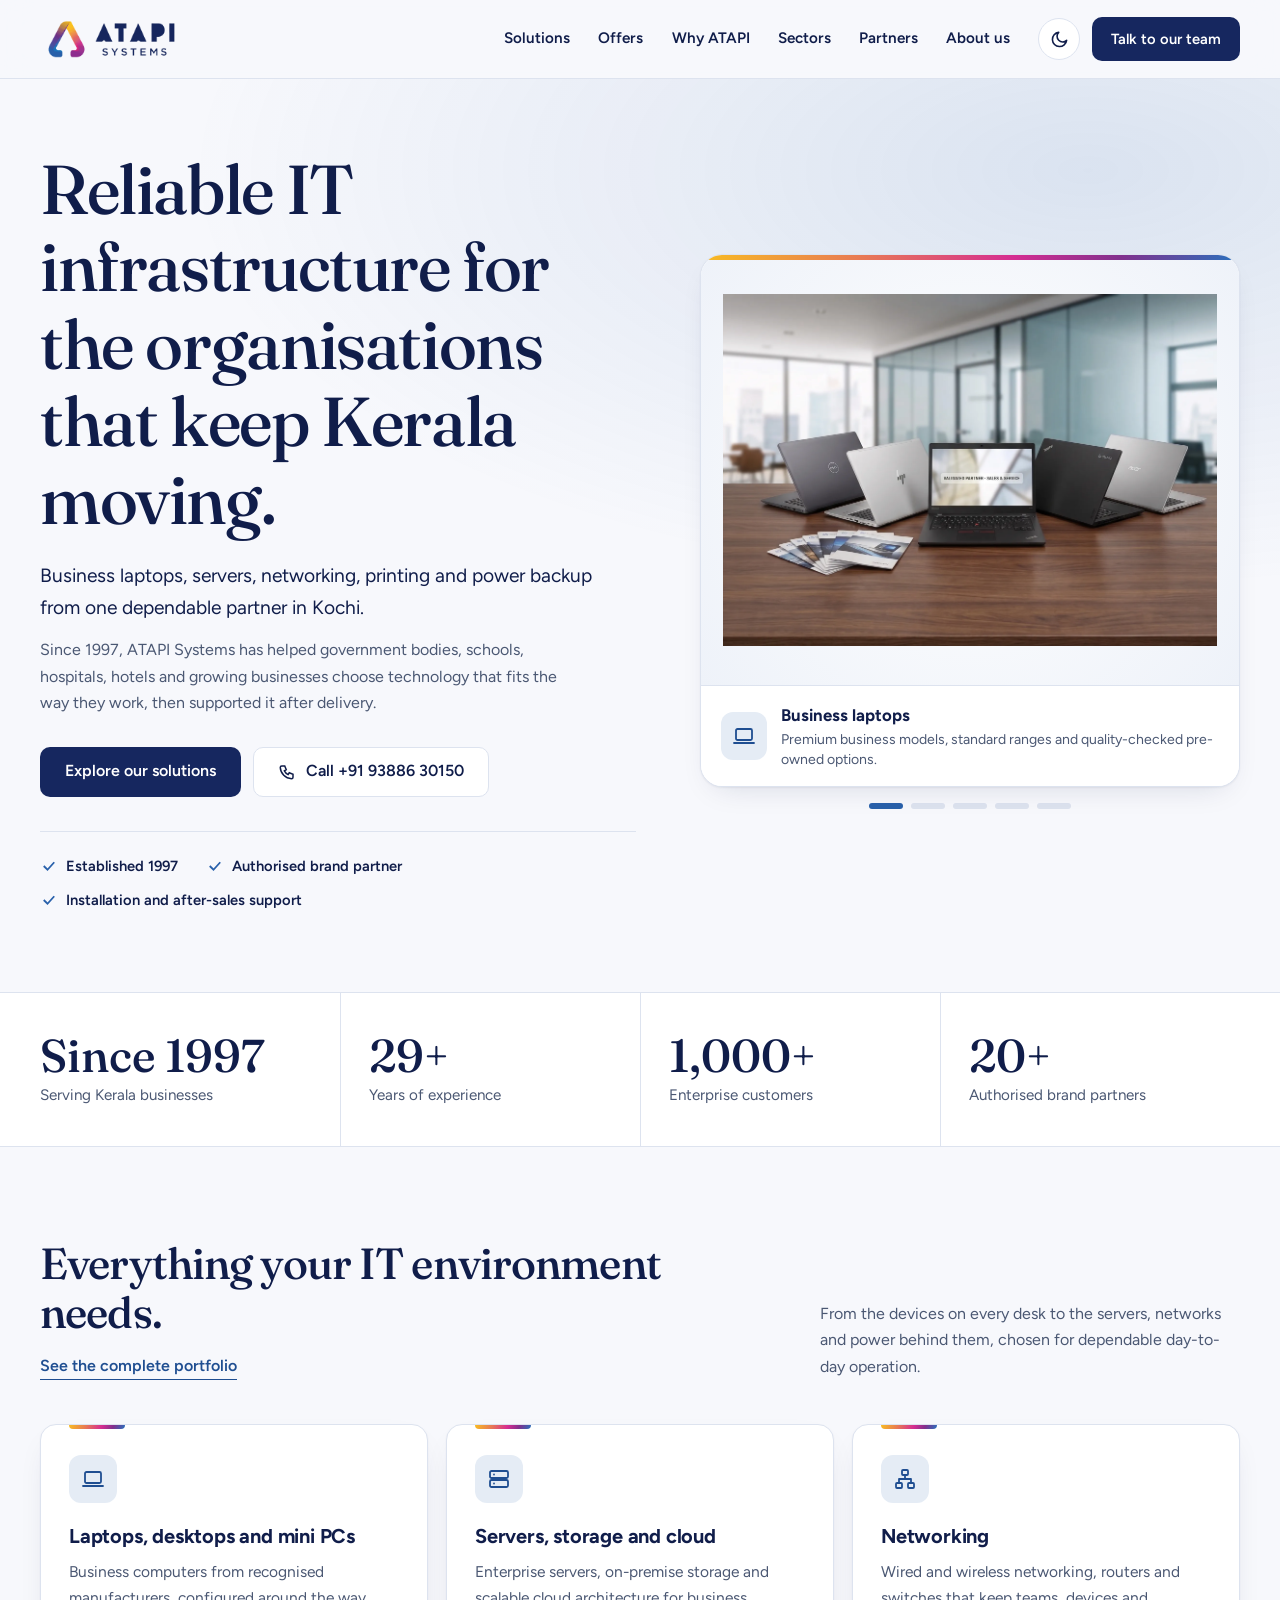
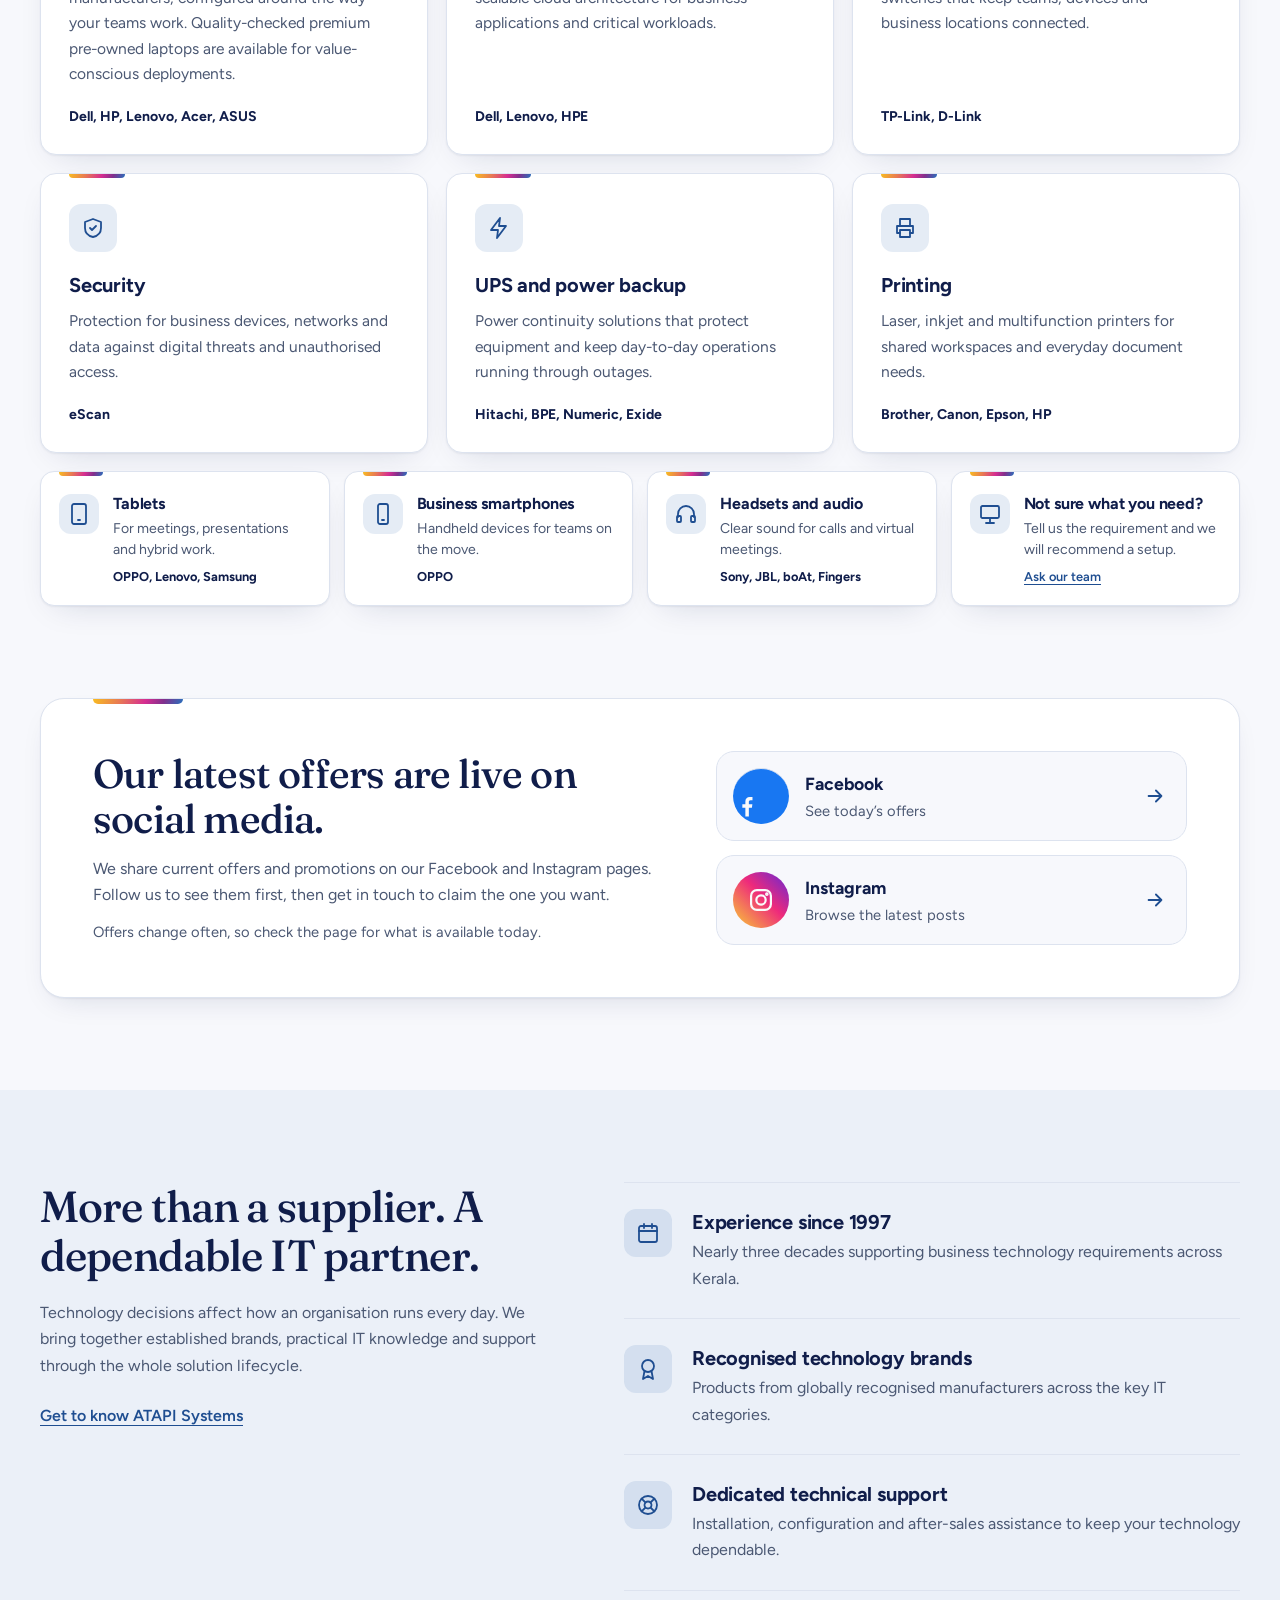
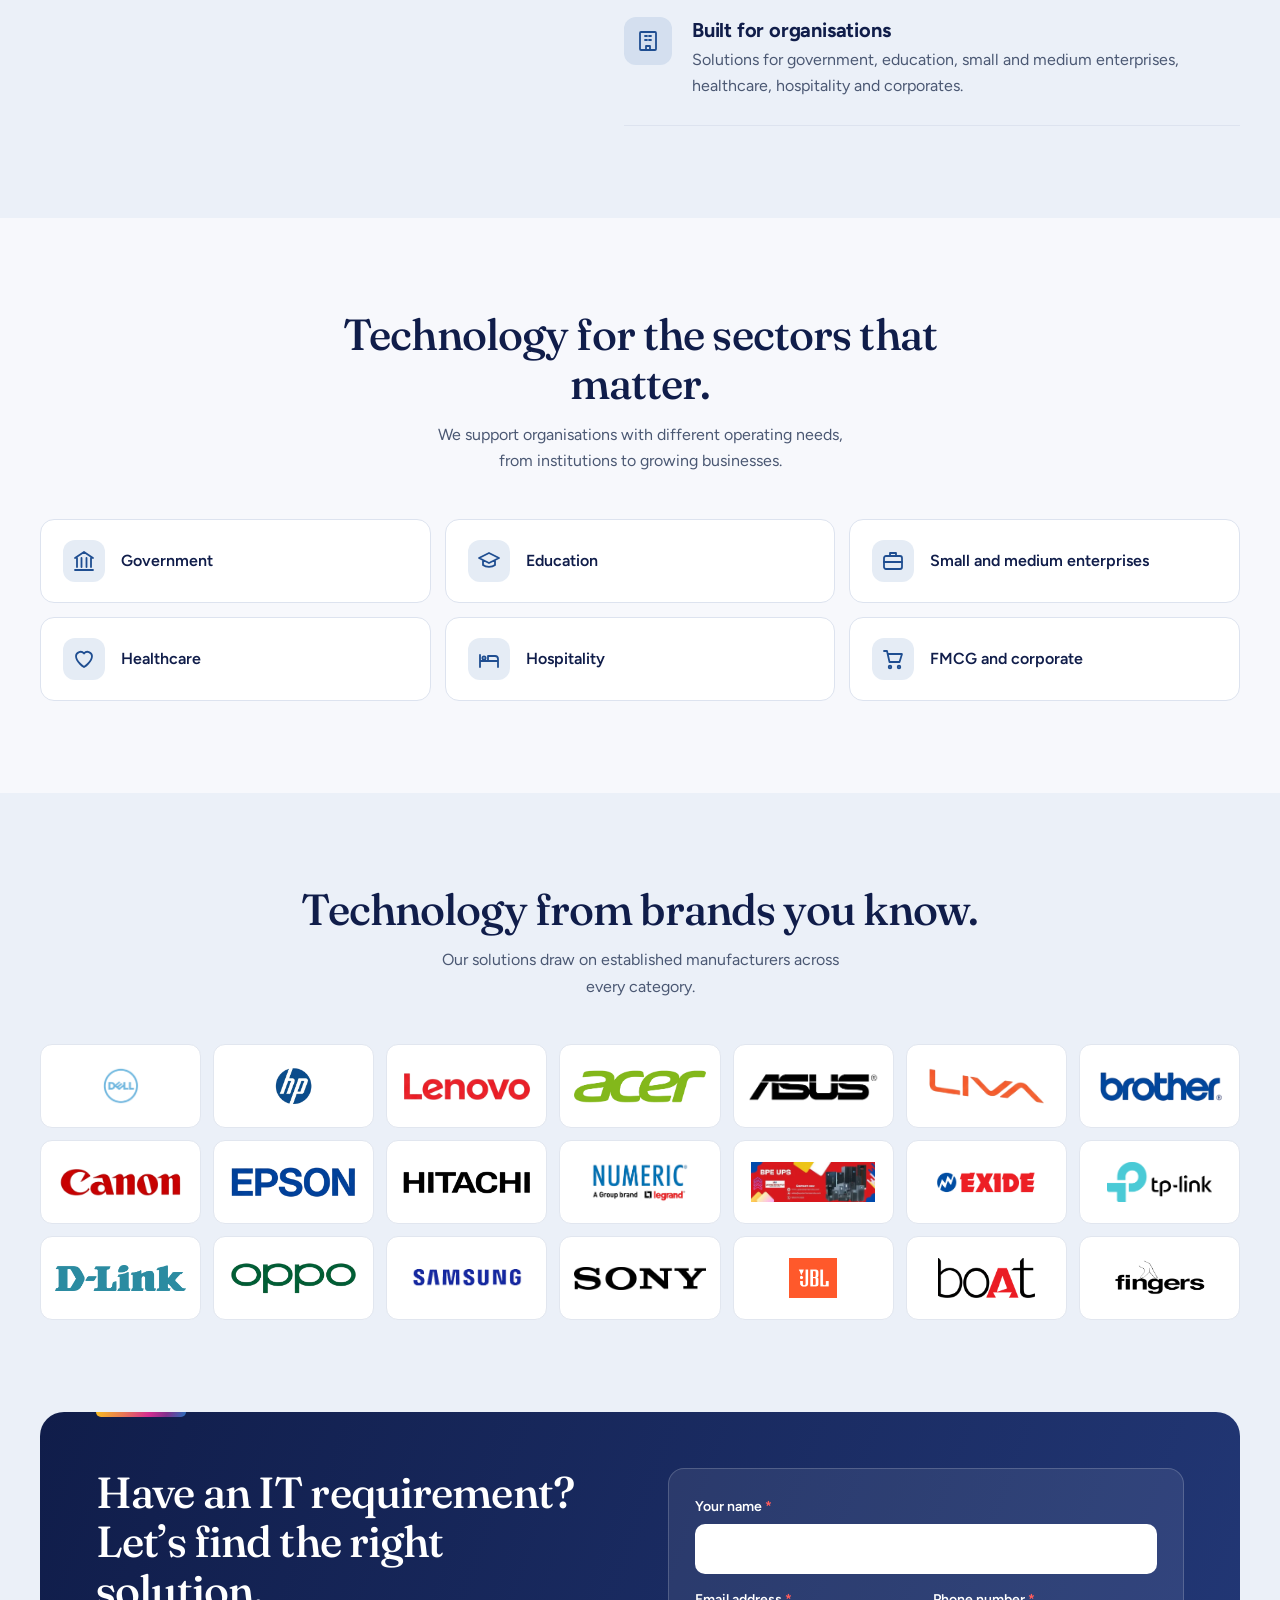
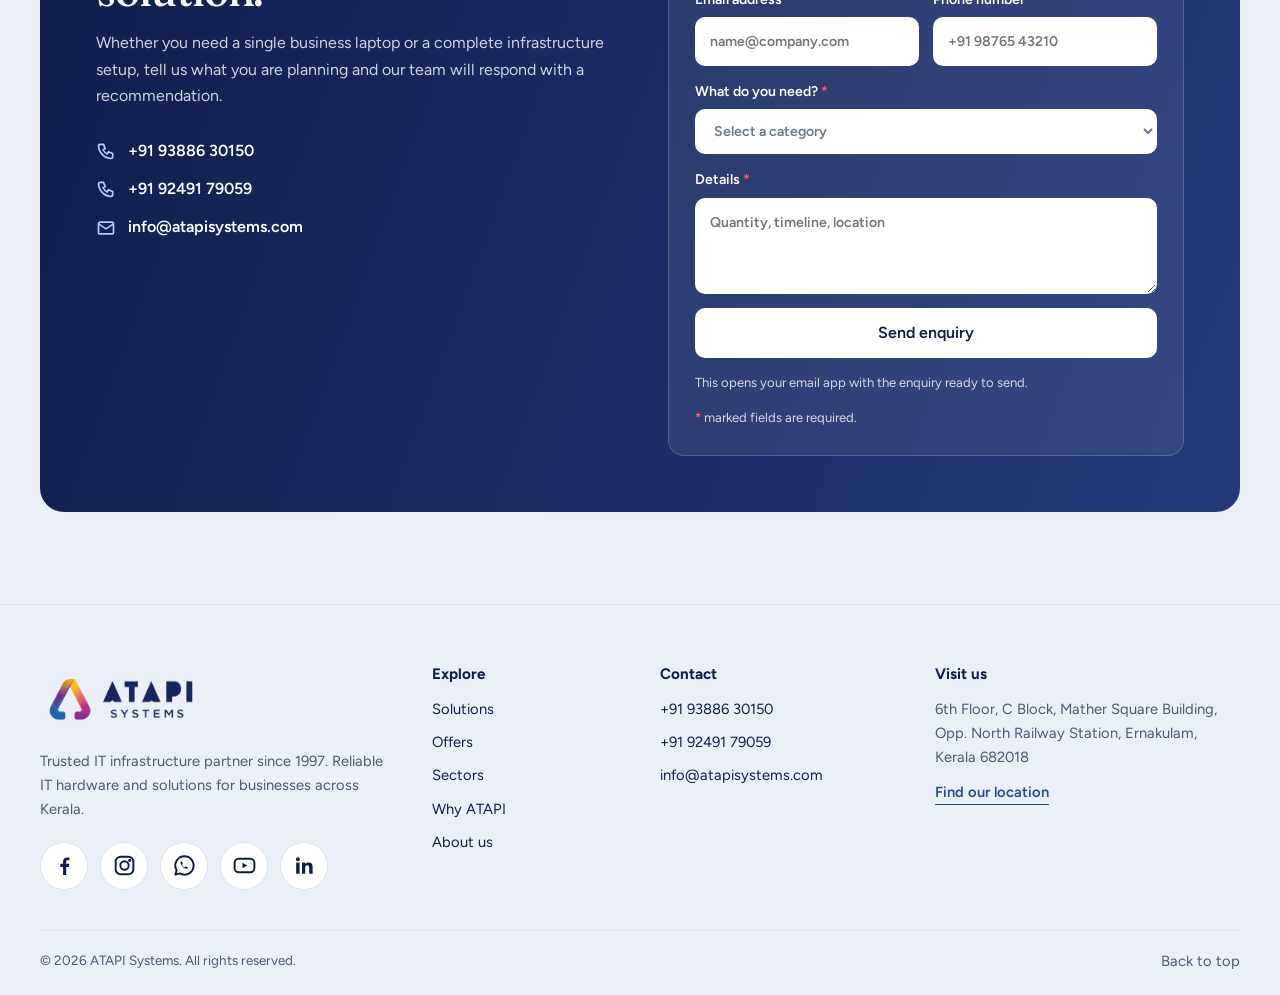
==== commit 835d7178: "Add files via upload" ====
--- a/index.html
+++ b/index.html
@@ -1,65 +1,61 @@
 <!doctype html>
 <html lang="en">
     <head>
-    <meta charset="UTF-8" />
-    <meta name="viewport" content="width=device-width, initial-scale=1" />
-    <title>ATAPI Systems | Business IT Infrastructure in Kochi, Kerala</title>
-    <meta
-        name="description"
-        content="ATAPI Systems supplies business laptops, desktops, servers, networking, printers, UPS and security to organisations across Kerala. Trusted since 1997."
-    />
-    <meta name="robots" content="index, follow" />
-    <link rel="canonical" href="https://atapisystems.com/" />
-
-    <!-- Open Graph & Site Name Metadata -->
-    <meta property="og:site_name" content="ATAPI Systems" />
-    <meta property="og:title" content="ATAPI Systems | Business IT Infrastructure in Kochi" />
-    <meta
-        property="og:description"
-        content="Reliable IT hardware and solutions for organisations across Kerala. Serving since 1997."
-    />
-    <meta property="og:image" content="https://atapisystems.com/atapilogo2.webp" />
-    <meta property="og:type" content="website" />
-    <meta property="og:url" content="https://atapisystems.com/" />
-    <meta name="twitter:card" content="summary_large_image" />
-
-    <!-- Google Search Result Logo (Favicon - 192x192 PNG) -->
-    <link rel="icon" type="image/png" sizes="192x192" href="/favicon.png" />
-    <link rel="apple-touch-icon" sizes="180x180" href="/favicon.png" />
-
-    <link rel="preconnect" href="https://fonts.googleapis.com" />
-    <link rel="preconnect" href="https://fonts.gstatic.com" crossorigin />
-    <link
-        href="https://fonts.googleapis.com/css2?family=Fraunces:opsz,wght@9..144,500;9..144,600&family=Figtree:wght@400;500;600;700&display=swap"
-        rel="stylesheet"
-    />
-    <script>
-        try {
-            if (sessionStorage.getItem("theme") === "dark") document.documentElement.dataset.theme = "dark";
-        } catch (e) {}
-    </script>
-    <script type="application/ld+json">
-        {
-            "@context": "https://schema.org",
-            "@type": "LocalBusiness",
-            "name": "ATAPI Systems",
-            "url": "https://atapisystems.com/",
-            "logo": "https://atapisystems.com/favicon.png",
-            "foundingDate": "1997",
-            "telephone": "+91-93886-30150",
-            "email": "info@atapisystems.com",
-            "address": {
-                "@type": "PostalAddress",
-                "streetAddress": "6th Floor, C Block, Mather Square Building, Opp. North Railway Station",
-                "addressLocality": "Ernakulam",
-                "postalCode": "682018",
-                "addressRegion": "Kerala",
-                "addressCountry": "IN"
+        <meta charset="UTF-8" />
+        <meta name="viewport" content="width=device-width, initial-scale=1" />
+        <title>ATAPI Systems | Business IT Infrastructure in Kochi, Kerala</title>
+        <meta
+            name="description"
+            content="ATAPI Systems supplies business laptops, desktops, servers, networking, printers, UPS and security to organisations across Kerala. Trusted since 1997."
+        />
+        <meta name="robots" content="index, follow" />
+        <link rel="canonical" href="https://atapisystems.com/" />
+        <meta property="og:site_name" content="ATAPI Systems" />
+        <meta property="og:title" content="ATAPI Systems | Business IT Infrastructure in Kochi" />
+        <meta
+            property="og:description"
+            content="Reliable IT hardware and solutions for organisations across Kerala. Serving since 1997."
+        />
+        <meta property="og:image" content="https://atapisystems.com/atapilogo2.webp" />
+        <meta property="og:type" content="website" />
+        <meta property="og:url" content="https://atapisystems.com/" />
+        <meta name="twitter:card" content="summary_large_image" />
+        <link rel="icon" type="image/png" sizes="192x192" href="/favicon.png" />
+        <link rel="apple-touch-icon" sizes="180x180" href="/favicon.png" />
+        <link rel="preconnect" href="https://fonts.googleapis.com" />
+        <link rel="preconnect" href="https://fonts.gstatic.com" crossorigin />
+        <link
+            href="https://fonts.googleapis.com/css2?family=Fraunces:opsz,wght@9..144,500;9..144,600&family=Figtree:wght@400;500;600;700&display=swap"
+            rel="stylesheet"
+        />
+        <script>
+            try {
+                if (sessionStorage.getItem("theme") === "dark")
+                    document.documentElement.dataset.theme = "dark";
+            } catch (e) {}
+        </script>
+        <script type="application/ld+json">
+            {
+                "@context": "https://schema.org",
+                "@type": "LocalBusiness",
+                "name": "ATAPI Systems",
+                "url": "https://atapisystems.com/",
+                "logo": "https://atapisystems.com/favicon.png",
+                "foundingDate": "1997",
+                "telephone": "+91-93886-30150",
+                "email": "info@atapisystems.com",
+                "address": {
+                    "@type": "PostalAddress",
+                    "streetAddress": "6th Floor, C Block, Mather Square Building, Opp. North Railway Station",
+                    "addressLocality": "Ernakulam",
+                    "postalCode": "682018",
+                    "addressRegion": "Kerala",
+                    "addressCountry": "IN"
+                }
             }
-        }
-    </script>
-    <link rel="stylesheet" href="atapiindex.css" />
-</head>
+        </script>
+        <link rel="stylesheet" href="atapiindex.css" />
+    </head>
     <body>
         <a class="skip" href="#main">Skip to content</a>
         <svg width="0" height="0" style="position: absolute" aria-hidden="true">
@@ -158,6 +154,38 @@
                     <circle cx="12" cy="9" r="2.5" />
                 </symbol>
                 <symbol id="i-check" viewBox="0 0 24 24"><path d="M5 12l5 5 9-10" /></symbol>
+
+                <symbol id="i-fb" viewBox="0 0 24 24">
+                    <path
+                        fill="currentColor"
+                        stroke="none"
+                        d="M13.6 21v-7.6h2.6l.4-3h-3V8.5c0-.9.3-1.5 1.5-1.5h1.6V4.3c-.3 0-1.2-.1-2.3-.1-2.3 0-3.8 1.4-3.8 3.9v2.3H8v3h2.6V21z"
+                    />
+                </symbol>
+                <symbol id="i-ig" viewBox="0 0 24 24">
+                    <rect x="3.5" y="3.5" width="17" height="17" rx="5" />
+                    <circle cx="12" cy="12" r="4" />
+                    <circle cx="17" cy="7" r="0.6" fill="currentColor" />
+                </symbol>
+                <symbol id="i-wa" viewBox="0 0 24 24">
+                    <path d="M12 3.2a8.8 8.8 0 00-7.5 13.4L3.2 20.8l4.3-1.2A8.8 8.8 0 1012 3.2z" />
+                    <path
+                        fill="currentColor"
+                        stroke="none"
+                        d="M9.2 7.8c-.3 0-.7.2-.9.6-.4.8-.1 2 1 3.6 1.2 1.7 2.7 2.8 4.1 3.1.8.2 1.5-.1 1.8-.8.1-.3.1-.5 0-.6l-1.7-.8c-.2-.1-.4 0-.5.1l-.6.7c-.1.1-.3.1-.4 0-.9-.4-1.8-1.2-2.3-2.2-.1-.2 0-.3.1-.4l.5-.6c.1-.1.1-.3.1-.4l-.7-1.6c-.1-.3-.3-.4-.5-.4z"
+                    />
+                </symbol>
+                <symbol id="i-yt" viewBox="0 0 24 24">
+                    <rect x="2.5" y="5.5" width="19" height="13" rx="4" />
+                    <path fill="currentColor" stroke="none" d="M10 9.3v5.4l4.7-2.7z" />
+                </symbol>
+                <symbol id="i-in" viewBox="0 0 24 24">
+                    <path
+                        fill="currentColor"
+                        stroke="none"
+                        d="M4 9.2h3.3v10.6H4zM5.65 4a1.9 1.9 0 110 3.8 1.9 1.9 0 010-3.8zM9.6 9.2h3.1v1.5c.5-.9 1.6-1.7 3.2-1.7 3.3 0 3.9 2.1 3.9 4.9v5.9h-3.3v-5.2c0-1.3 0-2.9-1.8-2.9s-2 1.4-2 2.8v5.3H9.6z"
+                    />
+                </symbol>
             </defs>
         </svg>
 
@@ -173,7 +201,7 @@
                         height="60"
                 /></a>
                 <nav id="nav" aria-label="Main">
-                    <a href="#solutions">Solutions</a><a href="#why">Why ATAPI</a
+                    <a href="#solutions">Solutions</a><a href="#offers">Offers</a><a href="#why">Why ATAPI</a
                     ><a href="#sectors">Sectors</a><a href="#partners">Partners</a
                     ><a href="about.html">About us</a>
                 </nav>
@@ -409,6 +437,56 @@
                                 <small><a class="link" href="#contact">Ask our team</a></small>
                             </div>
                         </div>
+                    </div>
+                </div>
+            </section>
+
+            <section class="offers" id="offers" aria-labelledby="offers-title">
+                <div class="wrap offers-panel">
+                    <div>
+                        <h2 id="offers-title">Our latest offers are live on social media.</h2>
+                        <p>
+                            We share current offers and promotions on our Facebook and Instagram pages. Follow
+                            us to see them first, then get in touch to claim the one you want.
+                        </p>
+                        <p class="offers-note">
+                            Offers change often, so check the page for what is available today.
+                        </p>
+                    </div>
+                    <div class="offers-cards">
+                        <!-- Replace each href below with your own page URL. -->
+                        <a
+                            class="offer-link"
+                            href="https://www.facebook.com/"
+                            target="_blank"
+                            rel="noopener noreferrer"
+                            aria-label="See our offers on Facebook (opens in a new tab)"
+                        >
+                            <span class="badge fb" aria-hidden="true"
+                                ><svg viewBox="0 0 24 24"><use href="#i-fb" /></svg
+                            ></span>
+                            <span class="offer-text"><b>Facebook</b><small>See today’s offers</small></span>
+                            <svg class="go" viewBox="0 0 24 24" aria-hidden="true">
+                                <path d="M5 12h14M13 6l6 6-6 6" />
+                            </svg>
+                        </a>
+                        <a
+                            class="offer-link"
+                            href="https://www.instagram.com/"
+                            target="_blank"
+                            rel="noopener noreferrer"
+                            aria-label="See our offers on Instagram (opens in a new tab)"
+                        >
+                            <span class="badge ig" aria-hidden="true"
+                                ><svg viewBox="0 0 24 24"><use href="#i-ig" /></svg
+                            ></span>
+                            <span class="offer-text"
+                                ><b>Instagram</b><small>Browse the latest posts</small></span
+                            >
+                            <svg class="go" viewBox="0 0 24 24" aria-hidden="true">
+                                <path d="M5 12h14M13 6l6 6-6 6" />
+                            </svg>
+                        </a>
                     </div>
                 </div>
             </section>
@@ -580,12 +658,38 @@
                         </div>
                     </div>
                     <form id="form" aria-label="Enquiry form">
-                        <label>Your name<input name="name" required autocomplete="name" /></label>
                         <label
-                            >Work email or phone<input name="contact" required autocomplete="email"
+                            ><span class="lbl req">Your name</span
+                            ><input name="name" required minlength="2" autocomplete="name"
                         /></label>
+                        <div class="f-row">
+                            <label
+                                ><span class="lbl req">Email address</span
+                                ><input
+                                    type="email"
+                                    name="email"
+                                    required
+                                    autocomplete="email"
+                                    inputmode="email"
+                                    placeholder="name@company.com"
+                            /></label>
+                            <label
+                                ><span class="lbl req">Phone number</span
+                                ><input
+                                    type="tel"
+                                    name="phone"
+                                    required
+                                    autocomplete="tel"
+                                    inputmode="tel"
+                                    pattern="\+?[0-9][0-9 \-]{8,17}"
+                                    title="Enter a phone number with 10 to 15 digits, for example +91 98765 43210"
+                                    placeholder="+91 98765 43210"
+                            /></label>
+                        </div>
                         <label
-                            >What do you need?<select name="need">
+                            ><span class="lbl req">What do you need?</span
+                            ><select name="need" required>
+                                <option value="" disabled selected>Select a category</option>
                                 <option>Laptops, desktops or mini PCs</option>
                                 <option>Servers, storage or cloud</option>
                                 <option>Networking or security</option>
@@ -595,14 +699,20 @@
                             </select></label
                         >
                         <label
-                            >Details<textarea
+                            ><span class="lbl req">Details</span
+                            ><textarea
                                 name="msg"
+                                required
+                                minlength="10"
                                 placeholder="Quantity, timeline, location"
                             ></textarea>
                         </label>
                         <button class="btn" type="submit">Send enquiry</button>
                         <p class="note" id="note" role="status">
                             This opens your email app with the enquiry ready to send.
+                        </p>
+                        <p class="note">
+                            <span class="star" aria-hidden="true">*</span> marked fields are required.
                         </p>
                     </form>
                 </div>
@@ -626,11 +736,65 @@
                         Trusted IT infrastructure partner since 1997. Reliable IT hardware and solutions for
                         businesses across Kerala.
                     </p>
+                    <ul class="social" aria-label="ATAPI Systems on social media">
+                        <!-- Replace each href below with your own page URL. -->
+                        <li>
+                            <a
+                                class="s-fb"
+                                href="https://www.facebook.com/"
+                                target="_blank"
+                                rel="noopener noreferrer"
+                                aria-label="Facebook"
+                                ><svg viewBox="0 0 24 24" aria-hidden="true"><use href="#i-fb" /></svg
+                            ></a>
+                        </li>
+                        <li>
+                            <a
+                                class="s-ig"
+                                href="https://www.instagram.com/"
+                                target="_blank"
+                                rel="noopener noreferrer"
+                                aria-label="Instagram"
+                                ><svg viewBox="0 0 24 24" aria-hidden="true"><use href="#i-ig" /></svg
+                            ></a>
+                        </li>
+                        <li>
+                            <a
+                                class="s-wa"
+                                href="https://wa.me/919388630150?text=Hello%20ATAPI%20Systems%2C%20I%20would%20like%20to%20know%20more%20about%20your%20products%20and%20services."
+                                target="_blank"
+                                rel="noopener noreferrer"
+                                aria-label="Chat with us on WhatsApp (opens in a new tab)"
+                                ><svg viewBox="0 0 24 24" aria-hidden="true"><use href="#i-wa" /></svg
+                            ></a>
+                        </li>
+                        <li>
+                            <a
+                                class="s-yt"
+                                href="https://www.youtube.com/"
+                                target="_blank"
+                                rel="noopener noreferrer"
+                                aria-label="YouTube"
+                                ><svg viewBox="0 0 24 24" aria-hidden="true"><use href="#i-yt" /></svg
+                            ></a>
+                        </li>
+                        <li>
+                            <a
+                                class="s-in"
+                                href="https://www.linkedin.com/"
+                                target="_blank"
+                                rel="noopener noreferrer"
+                                aria-label="LinkedIn"
+                                ><svg viewBox="0 0 24 24" aria-hidden="true"><use href="#i-in" /></svg
+                            ></a>
+                        </li>
+                    </ul>
                 </div>
                 <div>
                     <h2>Explore</h2>
-                    <a href="#solutions">Solutions</a><a href="#sectors">Sectors</a
-                    ><a href="#why">Why ATAPI</a><a href="about.html">About us</a>
+                    <a href="#solutions">Solutions</a><a href="#offers">Offers</a
+                    ><a href="#sectors">Sectors</a><a href="#why">Why ATAPI</a
+                    ><a href="about.html">About us</a>
                 </div>
                 <div>
                     <h2>Contact</h2>
--- a/atapiindex.css
+++ b/atapiindex.css
@@ -165,7 +165,7 @@
 }
 #nav {
     display: flex;
-    gap: 30px;
+    gap: clamp(18px, 2.2vw, 30px);
     margin-left: auto;
 }
 #nav a {
@@ -1115,3 +1115,299 @@
         min-height: 150px;
     }
 }
+
+/* ==========================================================================
+   Footer social icons
+   Each icon shows its brand colour on hover and focus, with an off-white glyph.
+   ========================================================================== */
+
+.social {
+    display: flex;
+    flex-wrap: wrap;
+    gap: 12px;
+    margin-top: 20px;
+    list-style: none;
+}
+
+.social a {
+    display: grid;
+    place-items: center;
+    width: 48px;
+    height: 48px;
+    margin: 0;
+    padding: 0;
+    border: 1px solid var(--line);
+    border-radius: 50%;
+    background: var(--card);
+    color: var(--ink);
+    transition:
+        background 0.2s,
+        border-color 0.2s,
+        color 0.2s,
+        transform 0.2s;
+}
+
+.social svg {
+    width: 25px;
+    height: 25px;
+    fill: none;
+    stroke: currentColor;
+    stroke-width: 1.9;
+    stroke-linecap: round;
+    stroke-linejoin: round;
+}
+
+.social a:hover,
+.social a:focus-visible {
+    color: #fafafa;
+    border-color: transparent;
+    transform: translateY(-2px);
+}
+
+.social .s-fb:hover,
+.social .s-fb:focus-visible {
+    background: #1877f2;
+}
+
+.social .s-ig:hover,
+.social .s-ig:focus-visible {
+    background: linear-gradient(45deg, #f9ce34, #ee2a7b 55%, #6228d7);
+}
+
+.social .s-wa:hover,
+.social .s-wa:focus-visible {
+    background: #25d366;
+}
+
+.social .s-yt:hover,
+.social .s-yt:focus-visible {
+    background: #ff0000;
+}
+
+.social .s-in:hover,
+.social .s-in:focus-visible {
+    background: #0a66c2;
+}
+
+@media (pointer: coarse) {
+    .social a {
+        width: 50px;
+        height: 50px;
+    }
+}
+
+/* ==========================================================================
+   Enquiry form: required fields, email and phone side by side
+   ========================================================================== */
+
+.f-row {
+    display: grid;
+    grid-template-columns: 1fr 1fr;
+    gap: 14px;
+}
+
+.f-row label {
+    min-width: 0;
+}
+
+.lbl.req::after,
+.note .star {
+    color: #ff5c5c;
+    font-weight: 700;
+}
+
+.lbl.req::after {
+    content: " *";
+}
+
+select:required:invalid {
+    color: #6b7694;
+}
+
+input:user-invalid,
+select:user-invalid,
+textarea:user-invalid {
+    border-color: #ff9a9a;
+    box-shadow: 0 0 0 3px rgba(255, 120, 120, 0.35);
+}
+
+@media (max-width: 560px) {
+    .f-row {
+        grid-template-columns: 1fr;
+    }
+}
+
+/* Social icons: perfect circles */
+footer .social a {
+    flex: 0 0 auto;
+    aspect-ratio: 1;
+    border-radius: 50%;
+    overflow: hidden;
+}
+
+/* ==========================================================================
+   Offers: send visitors to the Facebook and Instagram pages
+   ========================================================================== */
+
+.offers {
+    padding: 0 0 92px;
+    scroll-margin-top: 20px;
+}
+
+.offers-panel {
+    position: relative;
+    display: grid;
+    grid-template-columns: 1.1fr 0.9fr;
+    gap: 48px;
+    align-items: center;
+    padding: 52px;
+    overflow: hidden;
+    background: var(--card);
+    border: 1px solid var(--line);
+    border-radius: 24px;
+    box-shadow: var(--sh);
+}
+
+.offers-panel::before {
+    content: "";
+    position: absolute;
+    top: 0;
+    left: 52px;
+    width: 90px;
+    height: 5px;
+    border-radius: 0 0 5px 5px;
+    background: var(--grad);
+}
+
+.offers h2 {
+    font-size: clamp(1.8rem, 3.2vw, 2.5rem);
+    margin-bottom: 14px;
+}
+
+.offers-note {
+    margin-top: 12px;
+    font-size: 0.92rem;
+}
+
+.offers-cards {
+    display: grid;
+    gap: 14px;
+}
+
+.offer-link {
+    display: flex;
+    align-items: center;
+    gap: 16px;
+    padding: 16px 20px 16px 16px;
+    border: 1px solid var(--line);
+    border-radius: 18px;
+    background: var(--bg);
+    transition:
+        border-color 0.2s,
+        transform 0.2s;
+}
+
+.offer-link:hover,
+.offer-link:focus-visible {
+    border-color: var(--blue);
+}
+
+.badge {
+    display: grid;
+    flex: 0 0 56px;
+    place-items: center;
+    width: 56px;
+    height: 56px;
+    border-radius: 50%;
+    color: #fafafa;
+}
+
+.badge svg {
+    width: 28px;
+    height: 28px;
+    fill: none;
+    stroke: currentColor;
+    stroke-width: 1.9;
+    stroke-linecap: round;
+    stroke-linejoin: round;
+}
+
+.badge.fb {
+    background: #1877f2;
+}
+
+.badge.ig {
+    background: linear-gradient(45deg, #f9ce34, #ee2a7b 55%, #6228d7);
+}
+
+.offer-text b {
+    display: block;
+    color: var(--ink);
+    font-size: 1.1rem;
+}
+
+.offer-text small {
+    color: var(--mute);
+    font-size: 0.92rem;
+}
+
+.offer-link .go {
+    flex: 0 0 22px;
+    width: 22px;
+    height: 22px;
+    margin-left: auto;
+    fill: none;
+    stroke: var(--blue-ink);
+    stroke-width: 2;
+    stroke-linecap: round;
+    stroke-linejoin: round;
+    transition: transform 0.2s;
+}
+
+@media (hover: hover) {
+    .offer-link:hover {
+        transform: translateY(-2px);
+    }
+
+    .offer-link:hover .go {
+        transform: translateX(4px);
+    }
+}
+
+@media (max-width: 1000px) {
+    .offers-panel {
+        grid-template-columns: 1fr;
+        gap: 28px;
+        padding: 40px 32px;
+    }
+
+    .offers-panel::before {
+        left: 32px;
+    }
+}
+
+@media (max-width: 640px) {
+    .offers {
+        padding-bottom: 64px;
+    }
+
+    .offers-panel {
+        padding: 32px 20px;
+        border-radius: 18px;
+    }
+
+    .offers-panel::before {
+        left: 20px;
+    }
+
+    .offer-link {
+        gap: 12px;
+        padding: 14px;
+    }
+
+    .badge {
+        flex-basis: 50px;
+        width: 50px;
+        height: 50px;
+    }
+}
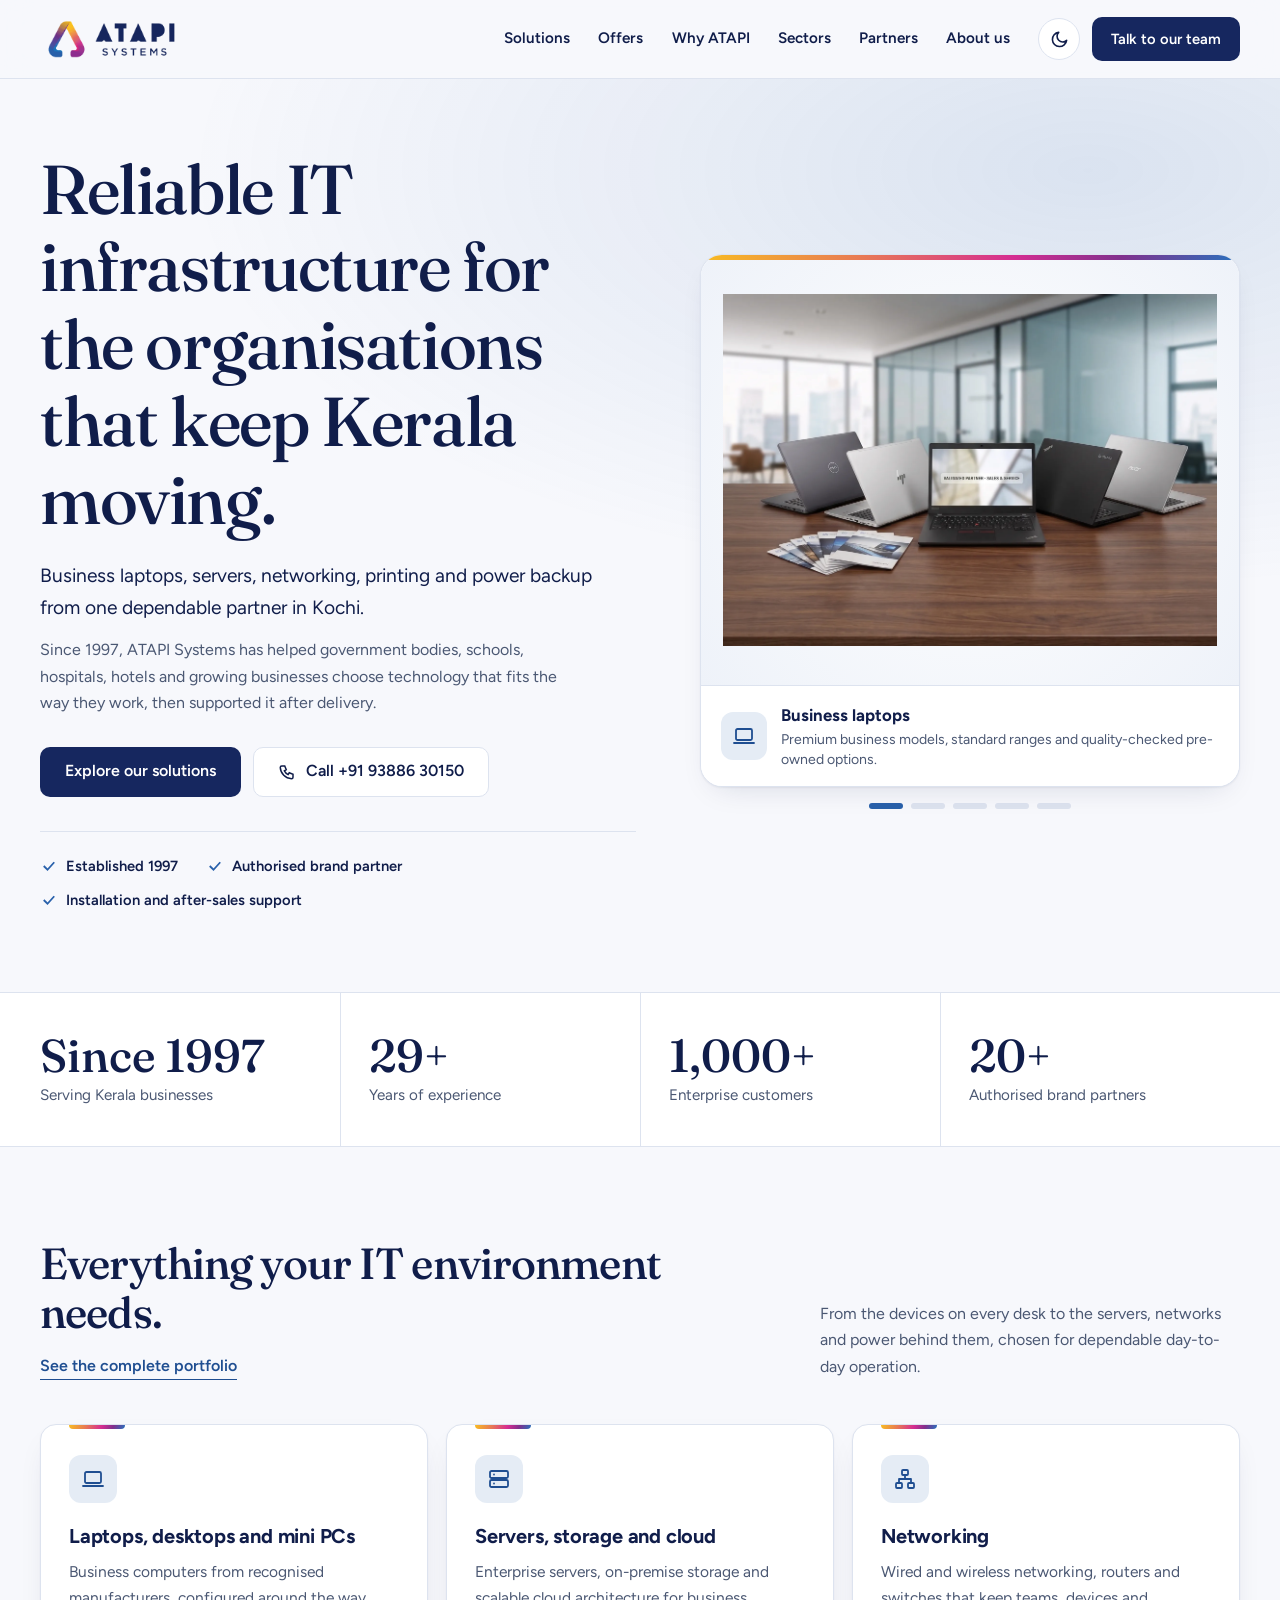
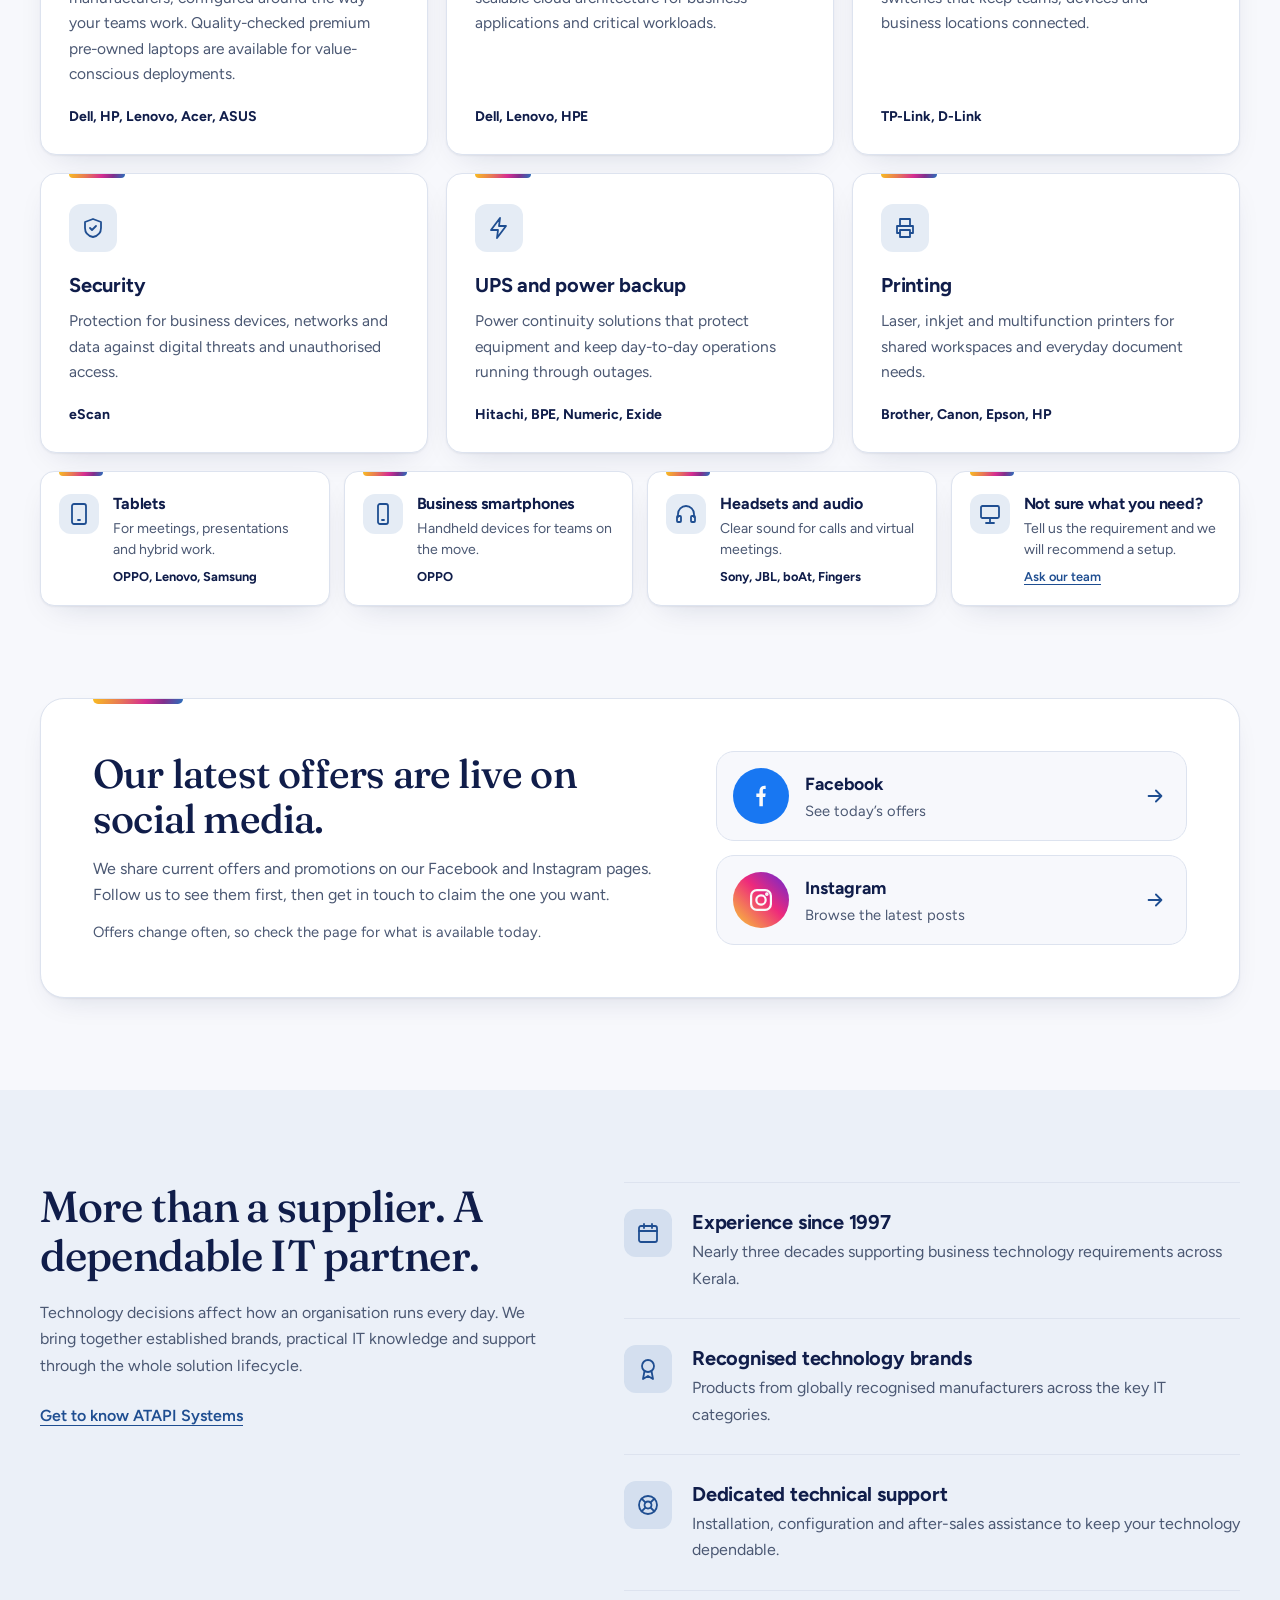
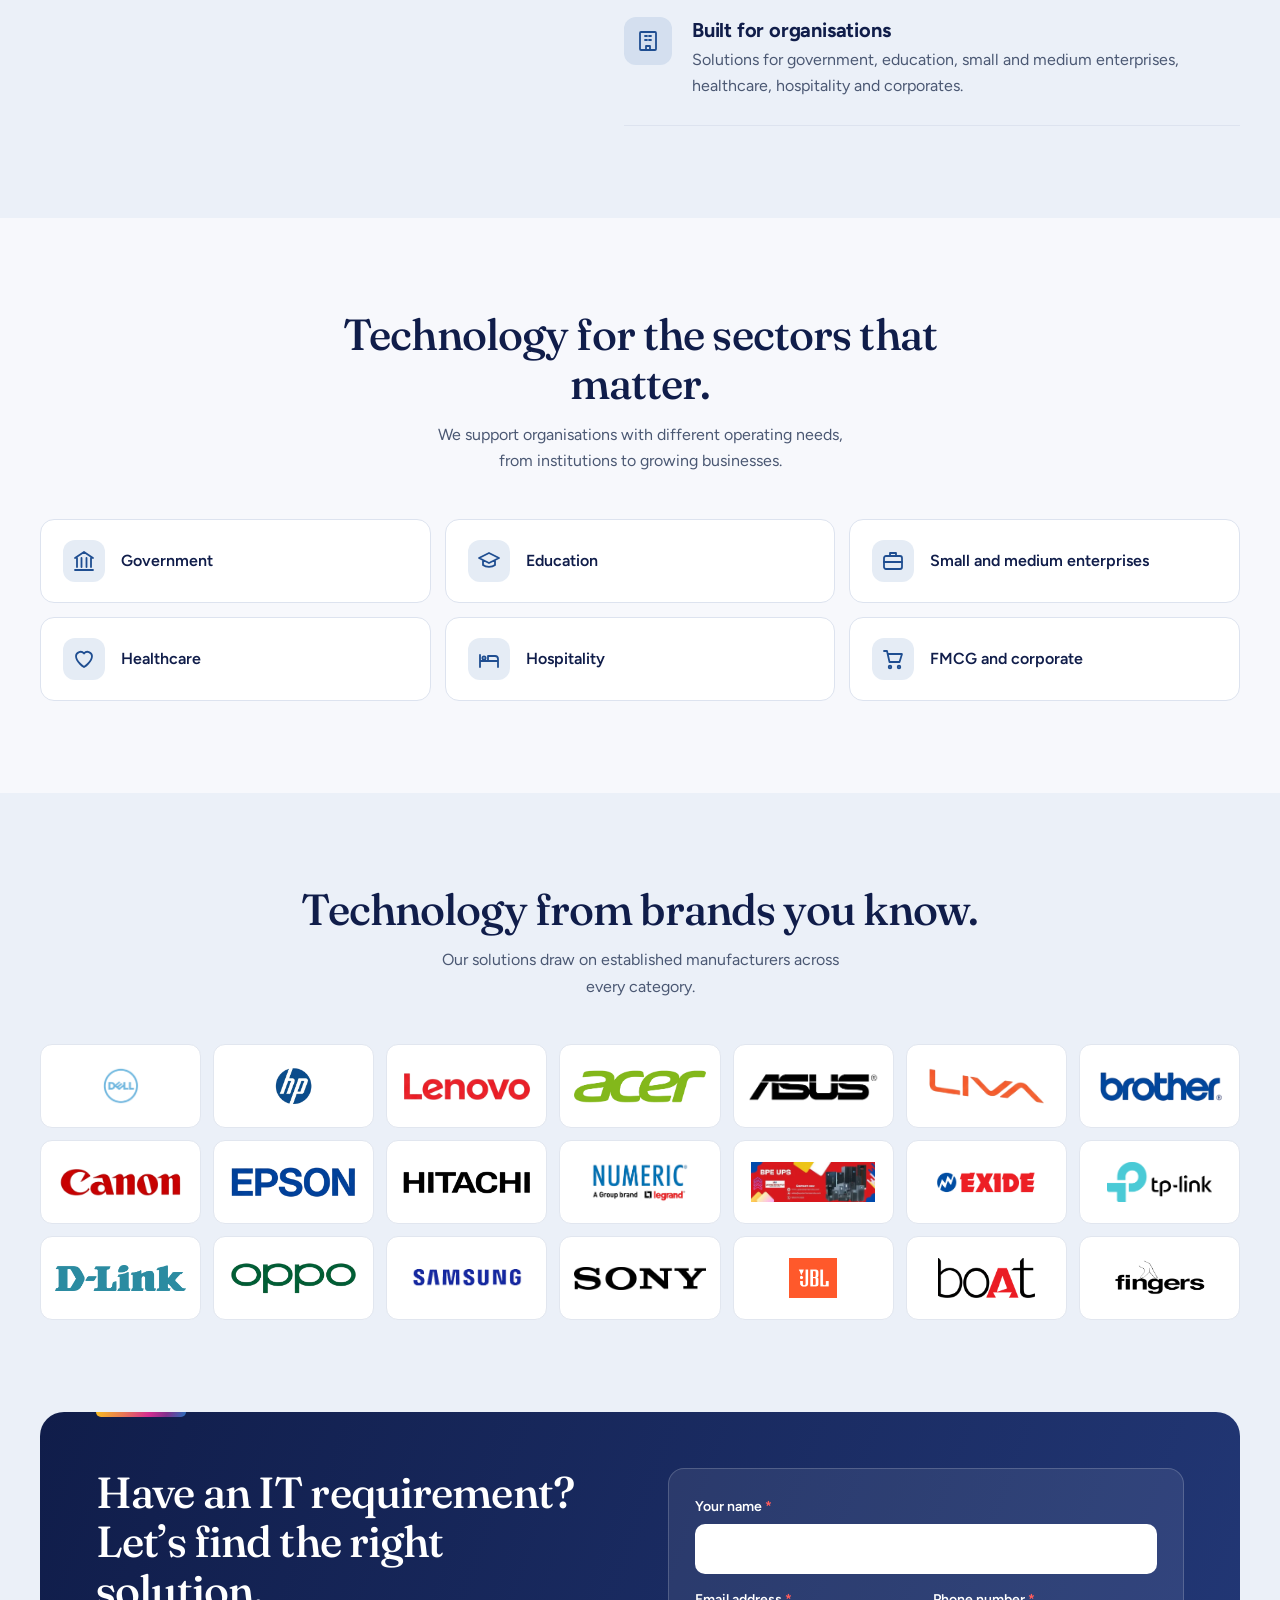
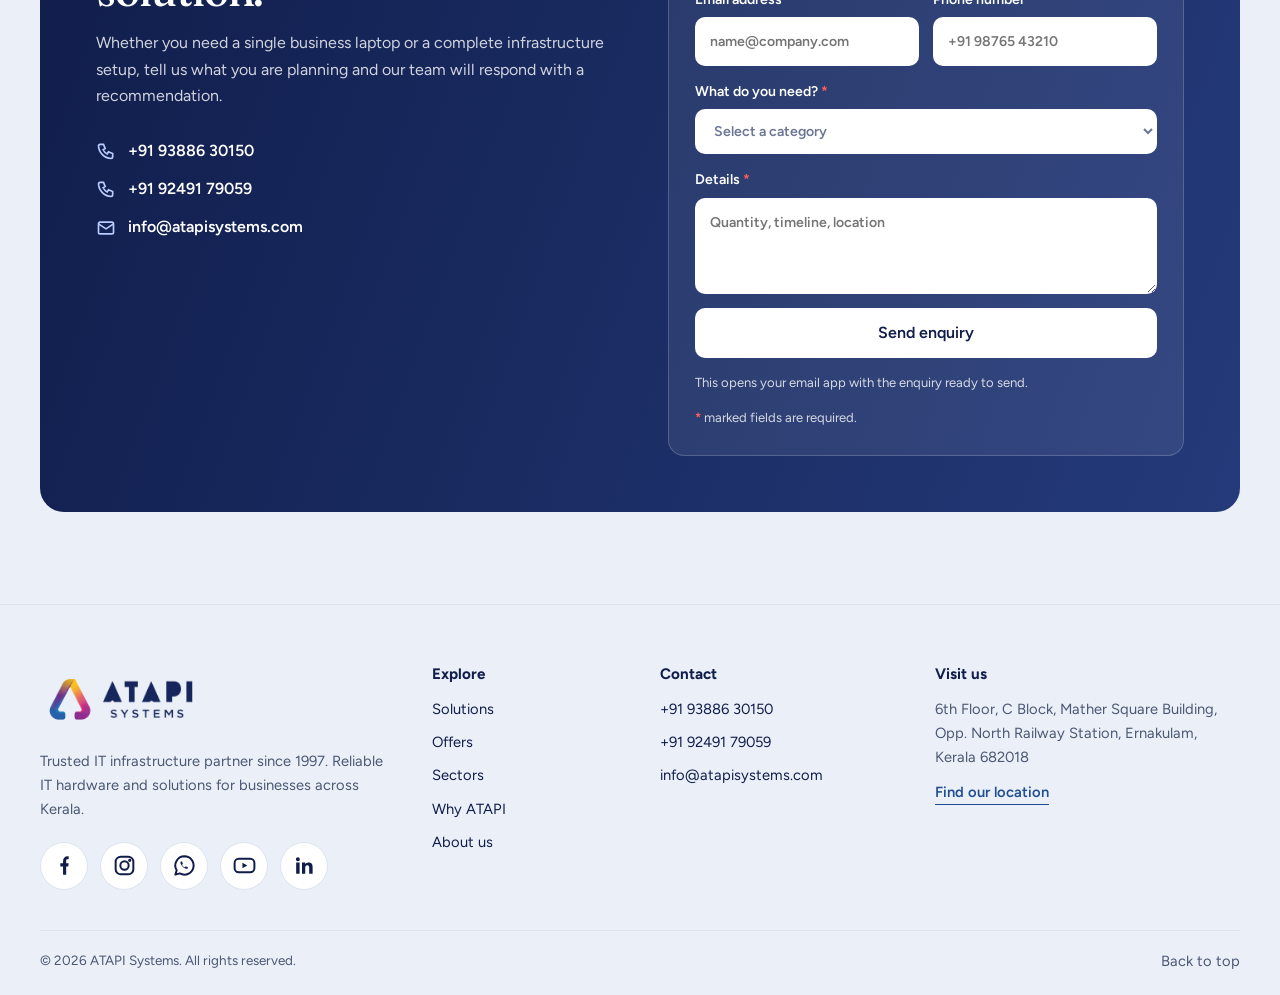
==== commit 489481ec: "Add files via upload" ====
--- a/index.html
+++ b/index.html
@@ -1,3 +1,4 @@
+
 <!doctype html>
 <html lang="en">
     <head>
@@ -154,12 +155,12 @@
                     <circle cx="12" cy="9" r="2.5" />
                 </symbol>
                 <symbol id="i-check" viewBox="0 0 24 24"><path d="M5 12l5 5 9-10" /></symbol>
-
+ 
                 <symbol id="i-fb" viewBox="0 0 24 24">
                     <path
                         fill="currentColor"
                         stroke="none"
-                        d="M13.6 21v-7.6h2.6l.4-3h-3V8.5c0-.9.3-1.5 1.5-1.5h1.6V4.3c-.3 0-1.2-.1-2.3-.1-2.3 0-3.8 1.4-3.8 3.9v2.3H8v3h2.6V21z"
+                        d="M10.6 20.8V12.9H8V9.9h2.6V8c0-2.8 1.6-4.8 4.4-4.8H16v2.8h-1.1c-.8 0-1.3.4-1.3 1.2v2.7H16l-.4 3h-2v7.9z"
                     />
                 </symbol>
                 <symbol id="i-ig" viewBox="0 0 24 24">
@@ -188,7 +189,7 @@
                 </symbol>
             </defs>
         </svg>
-
+ 
         <header>
             <div class="wrap bar">
                 <a class="logo" href="#top" aria-label="ATAPI Systems home"
@@ -225,7 +226,7 @@
                 </div>
             </div>
         </header>
-
+ 
         <main id="main">
             <section class="hero" id="top">
                 <div class="wrap hero-grid">
@@ -298,7 +299,7 @@
                     </div>
                 </div>
             </section>
-
+ 
             <section class="proof" aria-label="ATAPI Systems at a glance">
                 <div class="wrap stats">
                     <div class="stat"><b>Since 1997</b><span>Serving Kerala businesses</span></div>
@@ -309,7 +310,7 @@
                     <div class="stat"><b data-n="20">20+</b><span>Authorised brand partners</span></div>
                 </div>
             </section>
-
+ 
             <section id="solutions">
                 <div class="wrap">
                     <div class="head">
@@ -440,7 +441,7 @@
                     </div>
                 </div>
             </section>
-
+ 
             <section class="offers" id="offers" aria-labelledby="offers-title">
                 <div class="wrap offers-panel">
                     <div>
@@ -462,7 +463,7 @@
                             rel="noopener noreferrer"
                             aria-label="See our offers on Facebook (opens in a new tab)"
                         >
-                            <span class="badge fb" aria-hidden="true"
+                            <span class="badge b-fb" aria-hidden="true"
                                 ><svg viewBox="0 0 24 24"><use href="#i-fb" /></svg
                             ></span>
                             <span class="offer-text"><b>Facebook</b><small>See today’s offers</small></span>
@@ -477,7 +478,7 @@
                             rel="noopener noreferrer"
                             aria-label="See our offers on Instagram (opens in a new tab)"
                         >
-                            <span class="badge ig" aria-hidden="true"
+                            <span class="badge b-ig" aria-hidden="true"
                                 ><svg viewBox="0 0 24 24"><use href="#i-ig" /></svg
                             ></span>
                             <span class="offer-text"
@@ -490,7 +491,7 @@
                     </div>
                 </div>
             </section>
-
+ 
             <section class="why" id="why">
                 <div class="wrap why-grid">
                     <div>
@@ -554,7 +555,7 @@
                     </div>
                 </div>
             </section>
-
+ 
             <section id="sectors">
                 <div class="wrap">
                     <div class="head c">
@@ -604,7 +605,7 @@
                     </div>
                 </div>
             </section>
-
+ 
             <section class="partners" id="partners">
                 <div class="wrap">
                     <div class="head c">
@@ -636,7 +637,7 @@
                     </div>
                 </div>
             </section>
-
+ 
             <section class="contact" id="contact" style="padding-top: 0">
                 <div class="wrap panel">
                     <div>
@@ -718,7 +719,7 @@
                 </div>
             </section>
         </main>
-
+ 
         <footer>
             <div class="wrap fg">
                 <div>
@@ -823,8 +824,9 @@
                 ><a href="#top" style="margin: 0">Back to top</a>
             </div>
         </footer>
-
+ 
         <script src="site.js" defer></script>
         <script src="atapiindex.js" defer></script>
     </body>
 </html>
+ 
--- a/atapiindex.css
+++ b/atapiindex.css
@@ -1,3 +1,4 @@
+
 :root {
     --bg: #f7f8fc;
     --soft: #ebf0f8;
@@ -820,36 +821,36 @@
         scroll-behavior: auto !important;
     }
 }
-
+ 
 @media (max-width: 520px) {
     .logo img {
         height: 50px;
     }
-
+ 
     footer .logo img {
         height: 58px;
     }
 }
-
+ 
 /* ==========================================================================
    Responsive refinements
    Foldable cover screens, tablets, small laptops, large monitors, landscape
    phones, touch devices and text safety.
    ========================================================================== */
-
+ 
 html {
     -webkit-text-size-adjust: 100%;
     text-size-adjust: 100%;
 }
-
+ 
 :root {
     color-scheme: light;
 }
-
+ 
 [data-theme="dark"] {
     color-scheme: dark;
 }
-
+ 
 /* Long words, emails and addresses never force sideways scrolling */
 h1,
 h2,
@@ -858,269 +859,269 @@
 a {
     overflow-wrap: break-word;
 }
-
+ 
 .ways a,
 footer a {
     overflow-wrap: anywhere;
 }
-
+ 
 /* Tablets in portrait, and unfolded foldables (about 600 to 1000px) */
 @media (min-width: 641px) and (max-width: 1000px) {
     .hero-grid {
         gap: 40px;
     }
-
+ 
     .stage {
         max-width: 640px;
         margin-inline: auto;
     }
 }
-
+ 
 /* Small laptops (about 1001 to 1180px) */
 @media (min-width: 1001px) and (max-width: 1180px) {
     .hero-grid {
         gap: 44px;
     }
-
+ 
     .why-grid {
         gap: 56px;
     }
-
+ 
     .panel {
         gap: 40px;
         padding: 48px;
     }
 }
-
+ 
 /* Compact phones and foldable cover screens (about 300 to 360px) */
 @media (max-width: 360px) {
     .wrap {
         width: calc(100% - 28px);
     }
-
+ 
     .bar {
         gap: 10px;
         min-height: 66px;
     }
-
+ 
     .logo img {
         height: 42px;
     }
-
+ 
     footer .logo img {
         height: 50px;
     }
-
+ 
     .acts {
         gap: 8px;
     }
-
+ 
     .ic {
         width: 40px;
         height: 40px;
     }
-
+ 
     h1 {
         font-size: 2rem;
     }
-
+ 
     h2 {
         font-size: 1.6rem;
     }
-
+ 
     .lead {
         font-size: 1.05rem;
     }
-
+ 
     .btn {
         padding: 0 16px;
     }
-
+ 
     .stat {
         padding: 22px 10px;
     }
-
+ 
     .card,
     .mini {
         padding-inline: 18px;
     }
-
+ 
     .logos {
         grid-template-columns: repeat(2, 1fr);
     }
-
+ 
     .panel {
         padding: 28px 18px;
     }
-
+ 
     .panel::before {
         left: 18px;
     }
 }
-
+ 
 /* Narrowest cover screens (below about 300px) */
 @media (max-width: 300px) {
     .logo img {
         height: 36px;
     }
-
+ 
     .acts {
         gap: 6px;
     }
-
+ 
     .stats {
         grid-template-columns: 1fr;
     }
-
+ 
     .stat,
     .stat:nth-child(3) {
         padding: 16px 0;
         border-left: 0;
         border-top: 1px solid var(--line);
     }
-
+ 
     .stat:first-child {
         border-top: 0;
     }
 }
-
+ 
 /* Landscape phones: a tall sticky header would take half the screen */
 @media (max-height: 520px) and (orientation: landscape) {
     header {
         position: relative;
     }
-
+ 
     html {
         scroll-padding-top: 0;
     }
-
+ 
     .hero {
         padding: 40px 0 48px;
     }
-
+ 
     section {
         padding: 56px 0;
     }
 }
-
+ 
 /* Touch screens: comfortable tap targets, no hover that sticks after a tap */
 @media (pointer: coarse) {
     .ic {
         width: 44px;
         height: 44px;
     }
-
+ 
     footer a {
         padding: 6px 0;
     }
-
+ 
     .dots button {
         width: 40px;
         height: 10px;
     }
 }
-
+ 
 @media (hover: none) {
     .card:hover,
     .btn:hover {
         transform: none;
     }
 }
-
+ 
 /* Large monitors: scale type and widen the page instead of leaving a narrow column */
 @media (min-width: 1600px) {
     html {
         font-size: 112.5%;
     }
-
+ 
     .wrap {
         width: min(1440px, 100% - 96px);
     }
-
+ 
     .logo img {
         height: 64px;
     }
-
+ 
     footer .logo img {
         height: 72px;
     }
 }
-
+ 
 @media (min-width: 1920px) {
     html {
         font-size: 125%;
     }
-
+ 
     .wrap {
         width: min(1600px, 100% - 120px);
     }
-
+ 
     .bar {
         min-height: 92px;
     }
-
+ 
     .logo img {
         height: 72px;
     }
-
+ 
     footer .logo img {
         height: 80px;
     }
-
+ 
     section {
         padding: 116px 0;
     }
 }
-
+ 
 @media (min-width: 2560px) {
     html {
         font-size: 162.5%;
     }
-
+ 
     .wrap {
         width: min(2000px, 100% - 160px);
     }
-
+ 
     .bar {
         min-height: 110px;
     }
-
+ 
     .logo img {
         height: 90px;
     }
-
+ 
     footer .logo img {
         height: 100px;
     }
 }
-
+ 
 @media (min-width: 3840px) {
     html {
         font-size: 250%;
     }
-
+ 
     .wrap {
         width: min(2800px, 100% - 240px);
     }
-
+ 
     .logo img {
         height: 130px;
     }
-
+ 
     footer .logo img {
         height: 150px;
     }
-
+ 
     .bar {
         min-height: 150px;
     }
 }
-
+ 
 /* ==========================================================================
    Footer social icons
    Each icon shows its brand colour on hover and focus, with an off-white glyph.
    ========================================================================== */
-
+ 
 .social {
     display: flex;
     flex-wrap: wrap;
@@ -1128,7 +1129,7 @@
     margin-top: 20px;
     list-style: none;
 }
-
+ 
 .social a {
     display: grid;
     place-items: center;
@@ -1146,7 +1147,7 @@
         color 0.2s,
         transform 0.2s;
 }
-
+ 
 .social svg {
     width: 25px;
     height: 25px;
@@ -1156,87 +1157,87 @@
     stroke-linecap: round;
     stroke-linejoin: round;
 }
-
+ 
 .social a:hover,
 .social a:focus-visible {
     color: #fafafa;
     border-color: transparent;
     transform: translateY(-2px);
 }
-
+ 
 .social .s-fb:hover,
 .social .s-fb:focus-visible {
     background: #1877f2;
 }
-
+ 
 .social .s-ig:hover,
 .social .s-ig:focus-visible {
     background: linear-gradient(45deg, #f9ce34, #ee2a7b 55%, #6228d7);
 }
-
+ 
 .social .s-wa:hover,
 .social .s-wa:focus-visible {
     background: #25d366;
 }
-
+ 
 .social .s-yt:hover,
 .social .s-yt:focus-visible {
     background: #ff0000;
 }
-
+ 
 .social .s-in:hover,
 .social .s-in:focus-visible {
     background: #0a66c2;
 }
-
+ 
 @media (pointer: coarse) {
     .social a {
         width: 50px;
         height: 50px;
     }
 }
-
+ 
 /* ==========================================================================
    Enquiry form: required fields, email and phone side by side
    ========================================================================== */
-
+ 
 .f-row {
     display: grid;
     grid-template-columns: 1fr 1fr;
     gap: 14px;
 }
-
+ 
 .f-row label {
     min-width: 0;
 }
-
+ 
 .lbl.req::after,
 .note .star {
     color: #ff5c5c;
     font-weight: 700;
 }
-
+ 
 .lbl.req::after {
     content: " *";
 }
-
+ 
 select:required:invalid {
     color: #6b7694;
 }
-
+ 
 input:user-invalid,
 select:user-invalid,
 textarea:user-invalid {
     border-color: #ff9a9a;
     box-shadow: 0 0 0 3px rgba(255, 120, 120, 0.35);
 }
-
+ 
 @media (max-width: 560px) {
     .f-row {
         grid-template-columns: 1fr;
     }
 }
-
+ 
 /* Social icons: perfect circles */
 footer .social a {
     flex: 0 0 auto;
@@ -1244,16 +1245,16 @@
     border-radius: 50%;
     overflow: hidden;
 }
-
+ 
 /* ==========================================================================
    Offers: send visitors to the Facebook and Instagram pages
    ========================================================================== */
-
+ 
 .offers {
     padding: 0 0 92px;
     scroll-margin-top: 20px;
 }
-
+ 
 .offers-panel {
     position: relative;
     display: grid;
@@ -1267,7 +1268,7 @@
     border-radius: 24px;
     box-shadow: var(--sh);
 }
-
+ 
 .offers-panel::before {
     content: "";
     position: absolute;
@@ -1278,22 +1279,22 @@
     border-radius: 0 0 5px 5px;
     background: var(--grad);
 }
-
+ 
 .offers h2 {
     font-size: clamp(1.8rem, 3.2vw, 2.5rem);
     margin-bottom: 14px;
 }
-
+ 
 .offers-note {
     margin-top: 12px;
     font-size: 0.92rem;
 }
-
+ 
 .offers-cards {
     display: grid;
     gap: 14px;
 }
-
+ 
 .offer-link {
     display: flex;
     align-items: center;
@@ -1306,12 +1307,12 @@
         border-color 0.2s,
         transform 0.2s;
 }
-
+ 
 .offer-link:hover,
 .offer-link:focus-visible {
     border-color: var(--blue);
 }
-
+ 
 .badge {
     display: grid;
     flex: 0 0 56px;
@@ -1321,7 +1322,7 @@
     border-radius: 50%;
     color: #fafafa;
 }
-
+ 
 .badge svg {
     width: 28px;
     height: 28px;
@@ -1331,26 +1332,26 @@
     stroke-linecap: round;
     stroke-linejoin: round;
 }
-
-.badge.fb {
+ 
+.badge.b-fb {
     background: #1877f2;
 }
-
-.badge.ig {
+ 
+.badge.b-ig {
     background: linear-gradient(45deg, #f9ce34, #ee2a7b 55%, #6228d7);
 }
-
+ 
 .offer-text b {
     display: block;
     color: var(--ink);
     font-size: 1.1rem;
 }
-
+ 
 .offer-text small {
     color: var(--mute);
     font-size: 0.92rem;
 }
-
+ 
 .offer-link .go {
     flex: 0 0 22px;
     width: 22px;
@@ -1363,51 +1364,52 @@
     stroke-linejoin: round;
     transition: transform 0.2s;
 }
-
+ 
 @media (hover: hover) {
     .offer-link:hover {
         transform: translateY(-2px);
     }
-
+ 
     .offer-link:hover .go {
         transform: translateX(4px);
     }
 }
-
+ 
 @media (max-width: 1000px) {
     .offers-panel {
         grid-template-columns: 1fr;
         gap: 28px;
         padding: 40px 32px;
     }
-
+ 
     .offers-panel::before {
         left: 32px;
     }
 }
-
+ 
 @media (max-width: 640px) {
     .offers {
         padding-bottom: 64px;
     }
-
+ 
     .offers-panel {
         padding: 32px 20px;
         border-radius: 18px;
     }
-
+ 
     .offers-panel::before {
         left: 20px;
     }
-
+ 
     .offer-link {
         gap: 12px;
         padding: 14px;
     }
-
+ 
     .badge {
         flex-basis: 50px;
         width: 50px;
         height: 50px;
     }
 }
+ 
